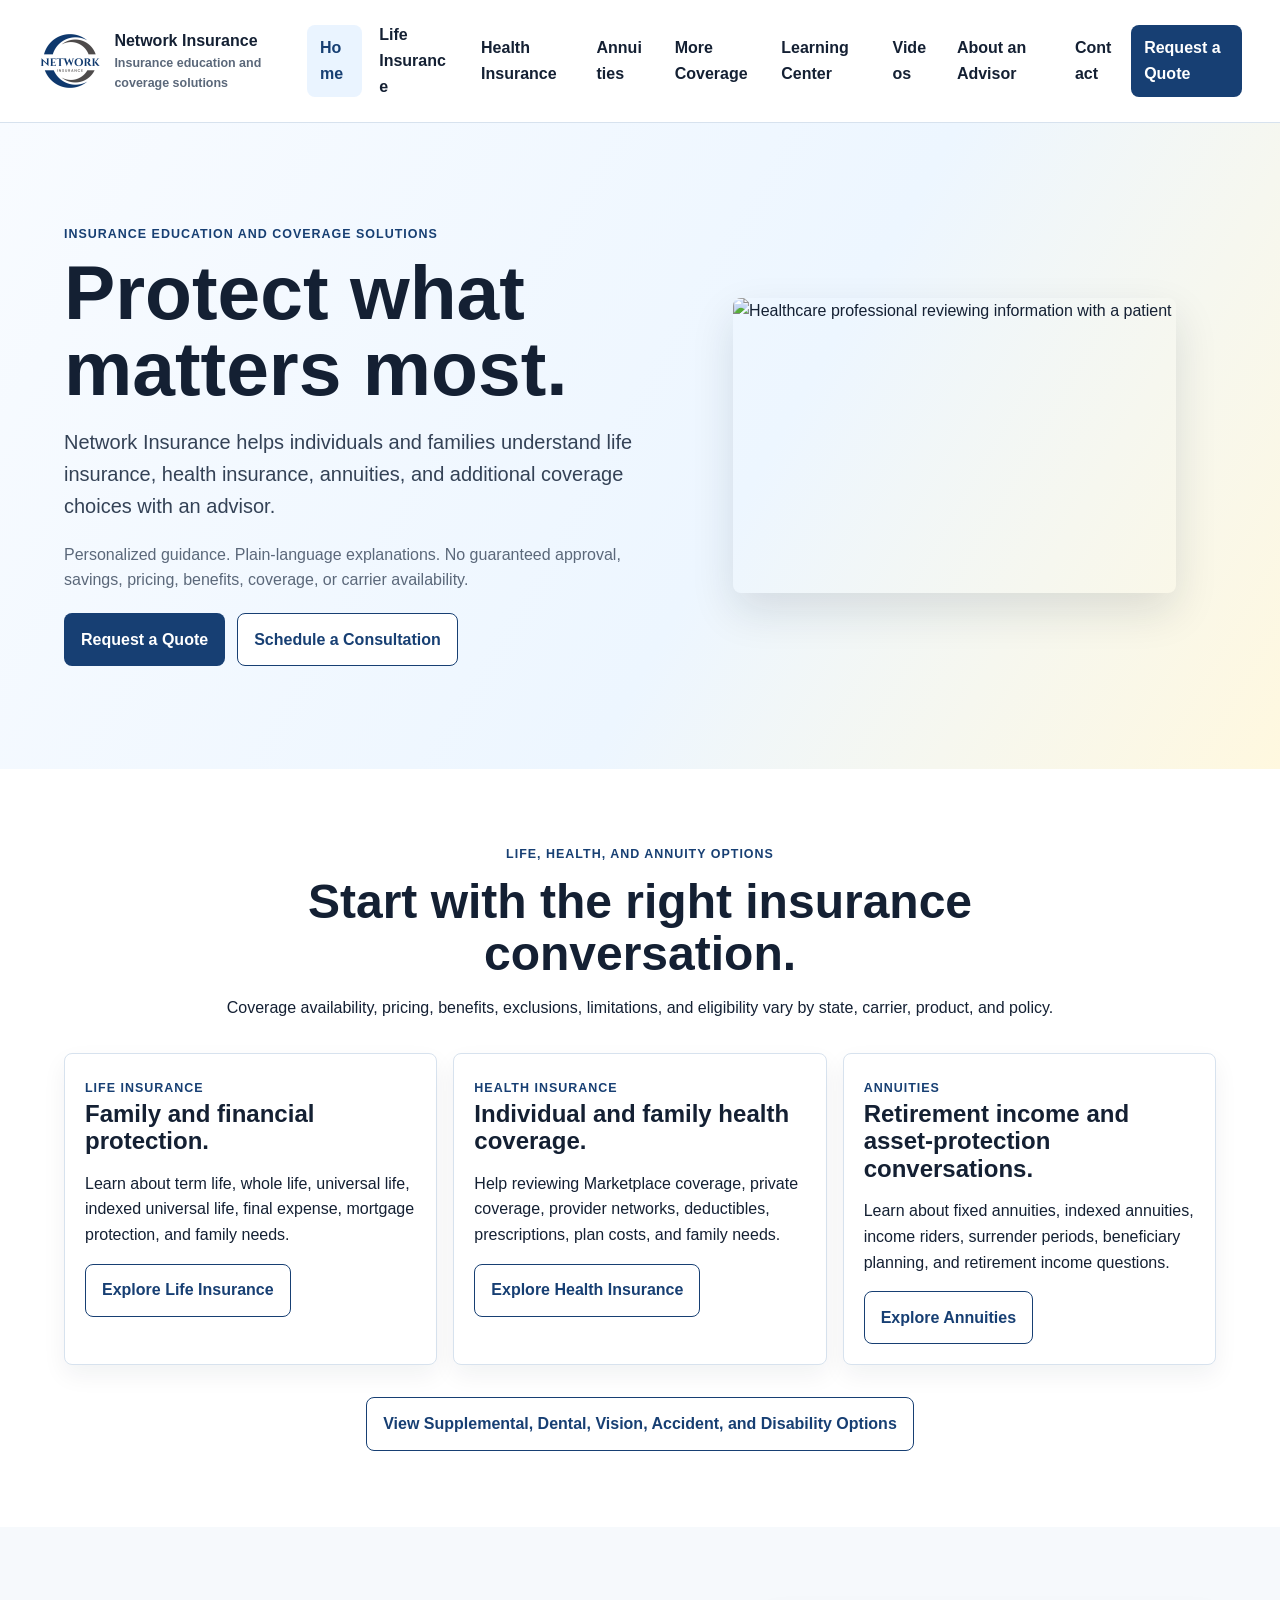
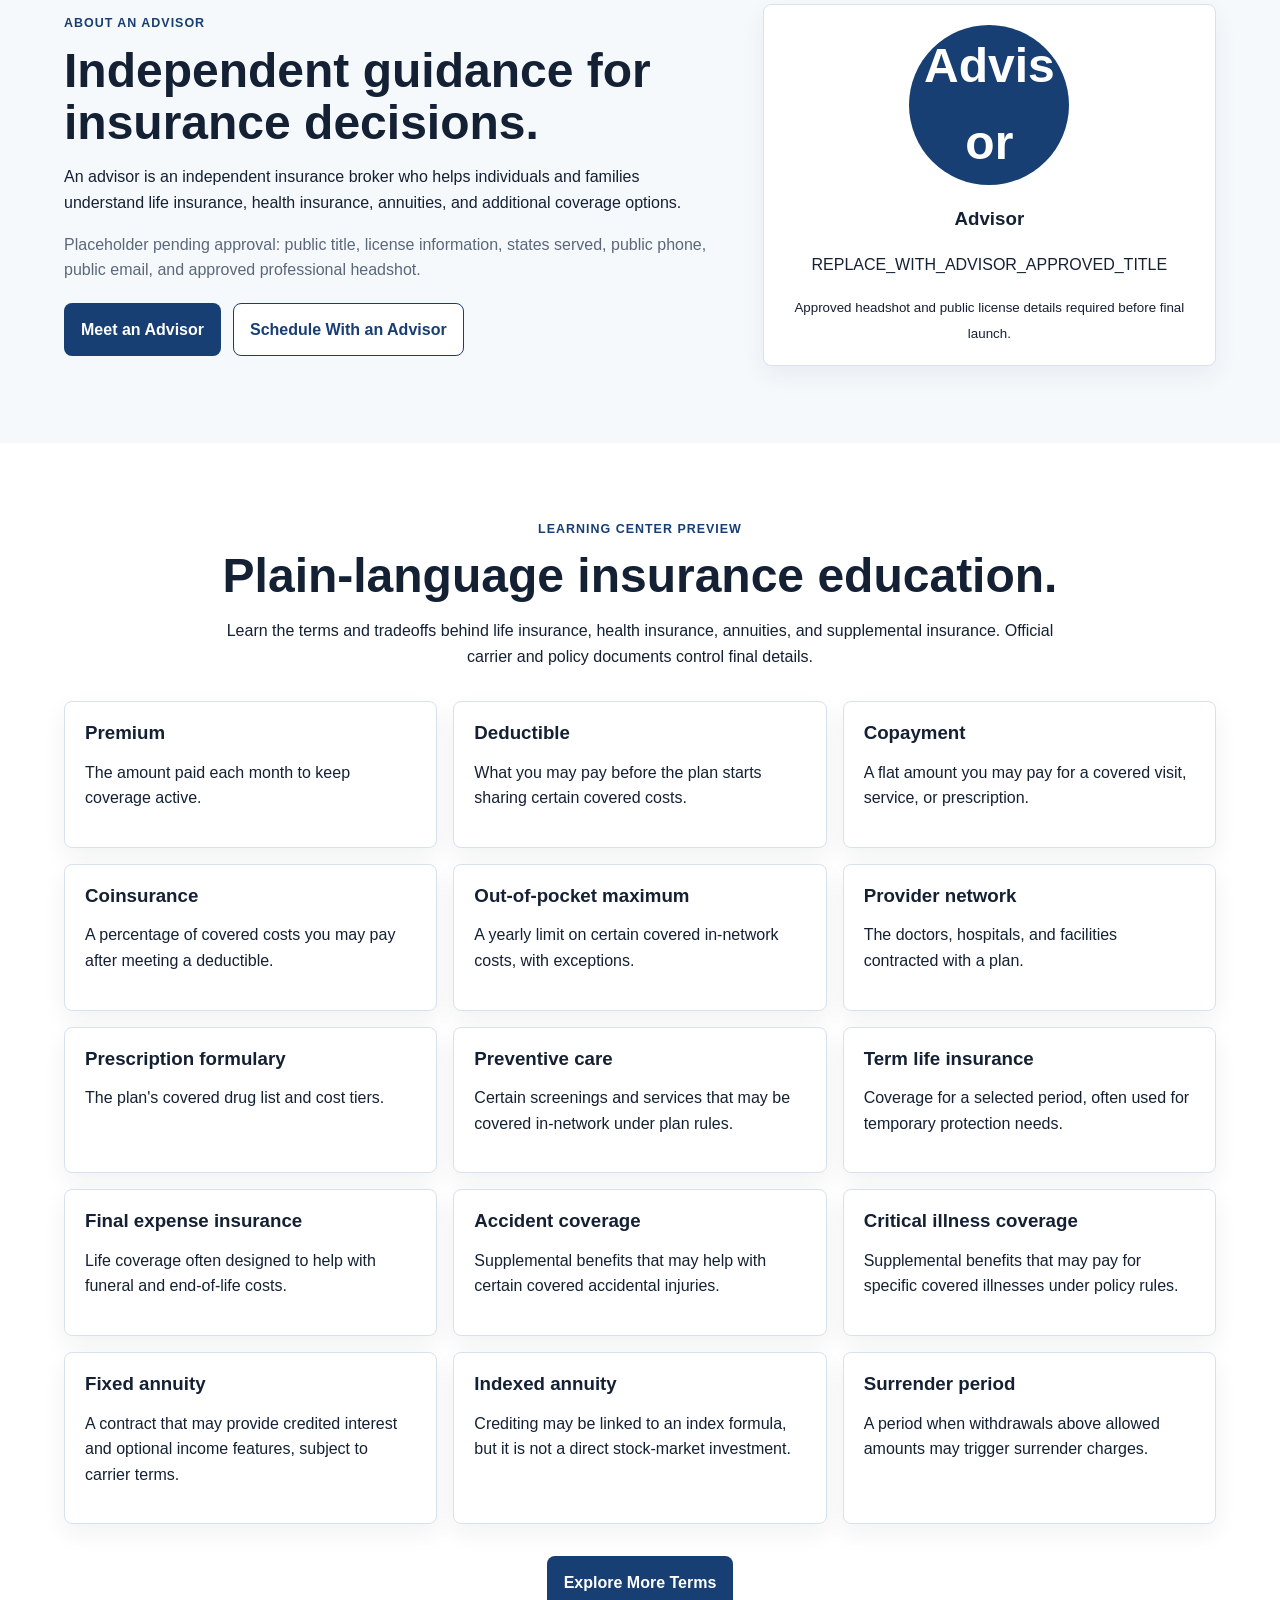
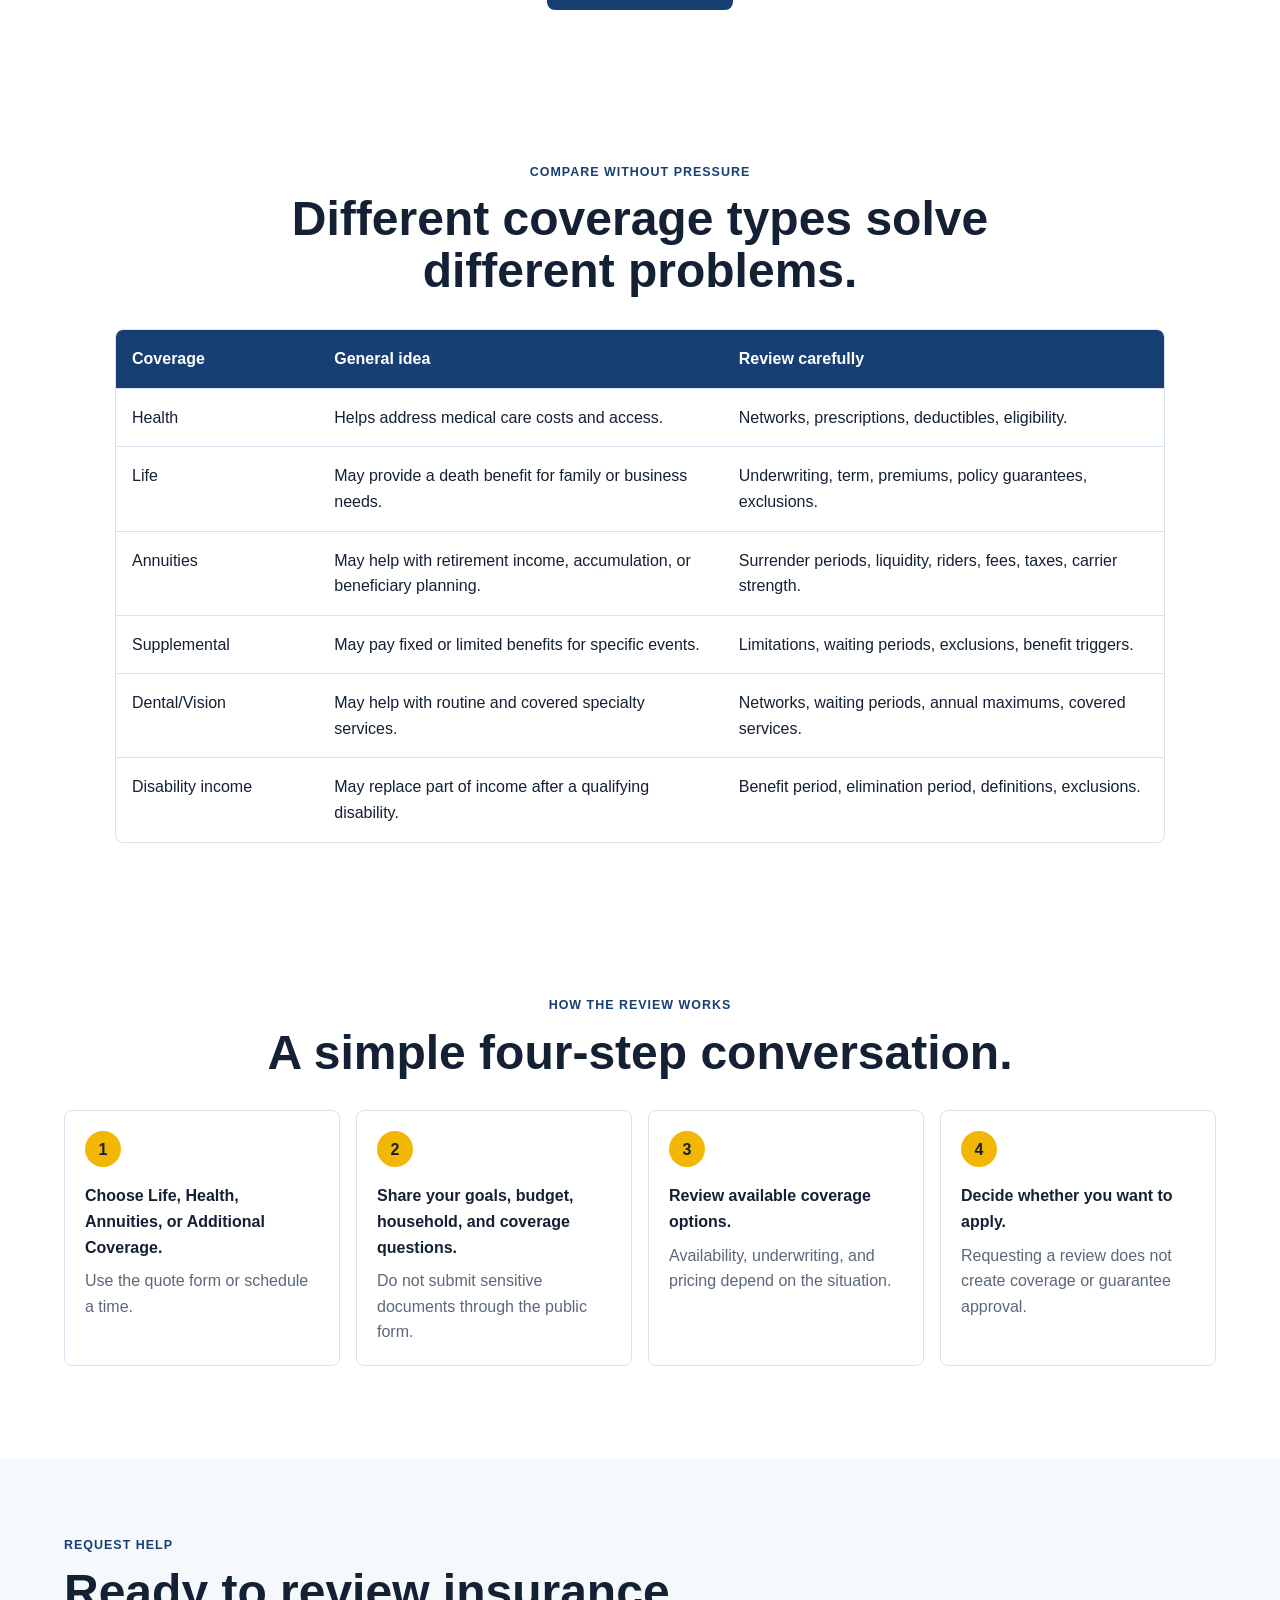
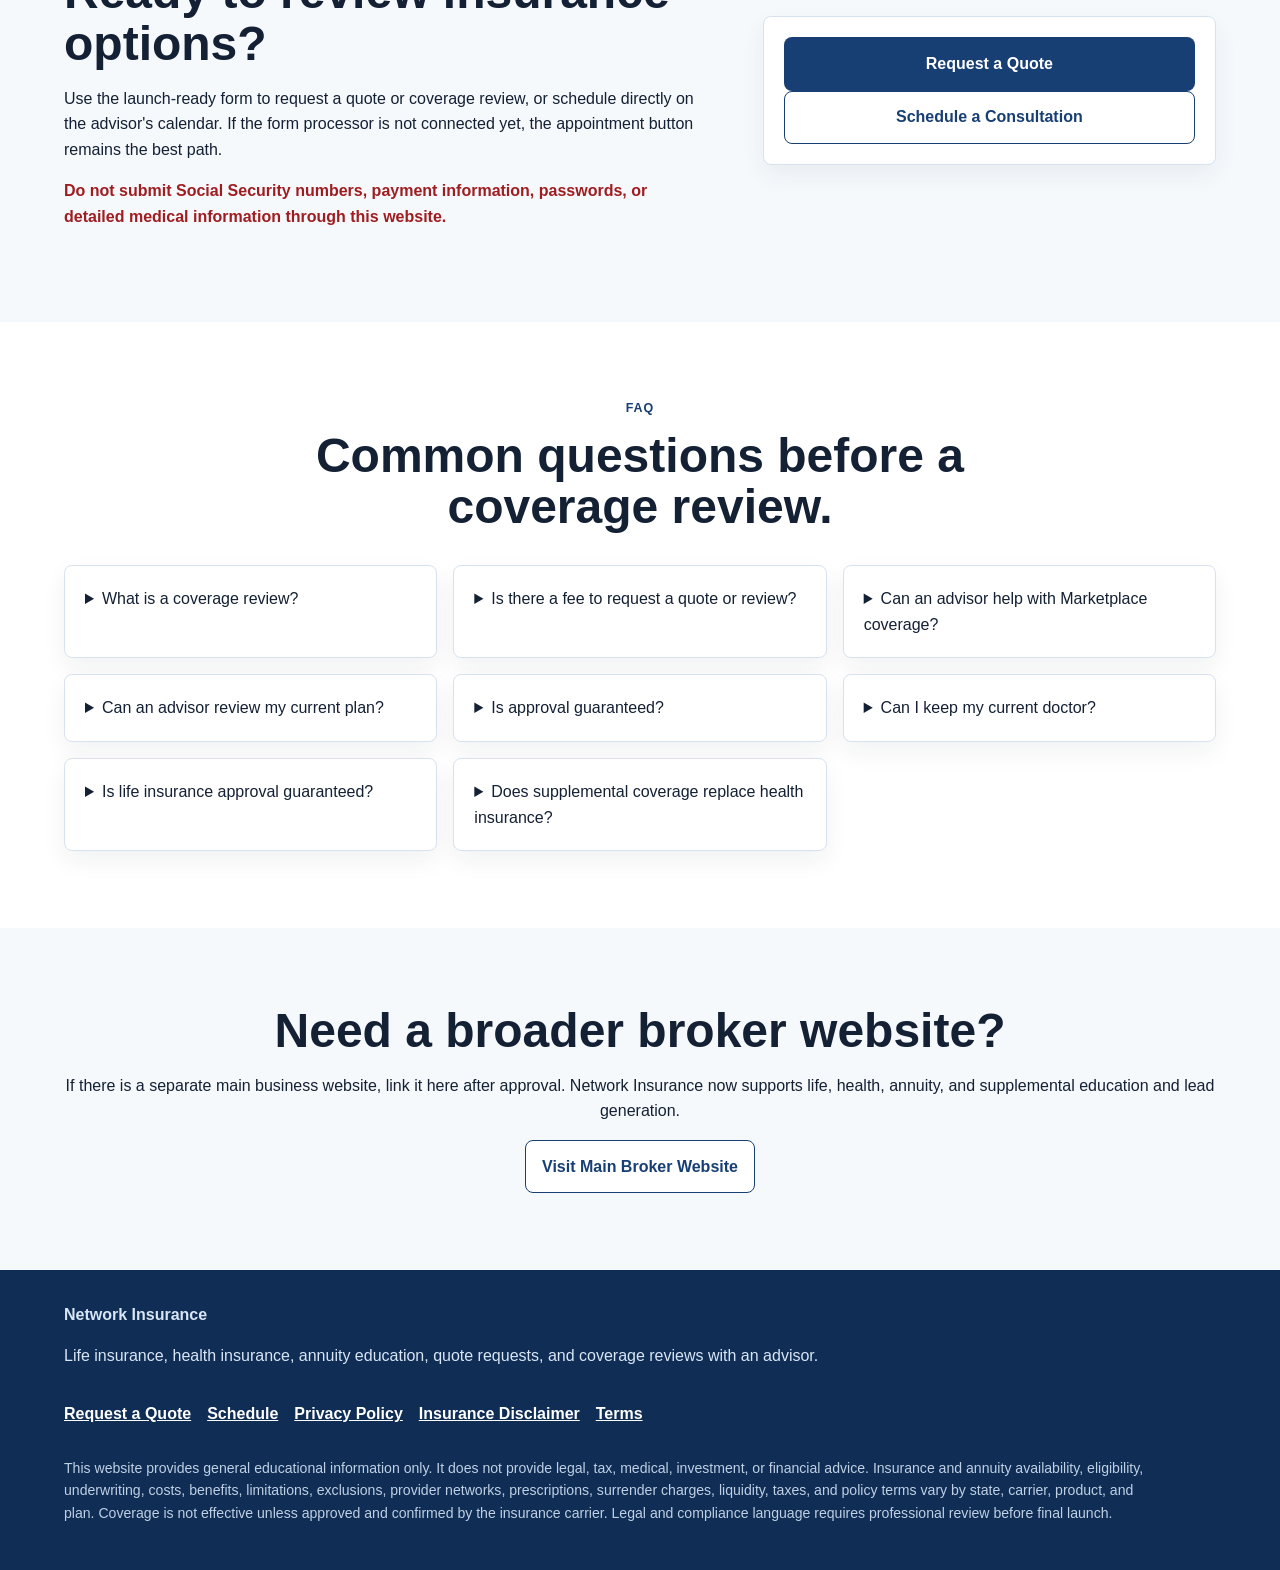
==== index.html @ 1f3cb89b "Use logo and advisor-only public copy" ====
<!doctype html>
<html lang="en">
<head>
  <meta charset="utf-8">
  <meta name="viewport" content="width=device-width, initial-scale=1">
  <title>Network Insurance | Insurance Education and Coverage Solutions</title>
  <meta name="description" content="Plain-language insurance education and quote requests for life insurance, health insurance, annuities, and supplemental coverage with an advisor at Network Insurance.">
  <link rel="canonical" href="https://networkinsurance83-netizen.github.io/Network-Insurance/">
  <meta property="og:title" content="Network Insurance | Insurance Education and Coverage Solutions">
  <meta property="og:description" content="Understand life insurance, health insurance, annuities, and supplemental coverage options and request a quote or coverage review with an advisor.">
  <meta property="og:type" content="website">
  <meta property="og:url" content="https://networkinsurance83-netizen.github.io/Network-Insurance/">
  <meta property="og:image" content="https://networkinsurance83-netizen.github.io/Network-Insurance/assets/network-insurance-logo-web.png">
  <meta name="twitter:card" content="summary_large_image">
  <link rel="icon" href="assets/network-insurance-logo-web.png" type="image/png">
  <link rel="stylesheet" href="styles.css">
  <script type="application/ld+json">
  {
    "@context": "https://schema.org",
    "@type": "InsuranceAgency",
    "name": "Network Insurance",
    "url": "https://networkinsurance83-netizen.github.io/Network-Insurance/",
    "logo": "https://networkinsurance83-netizen.github.io/Network-Insurance/assets/network-insurance-logo-web.png",
    "telephone": "REPLACE_WITH_PUBLIC_PHONE",
    "email": "REPLACE_WITH_PUBLIC_EMAIL",
    "areaServed": "REPLACE_WITH_APPROVED_STATES_SERVED",
    "employee": {
      "@type": "Person",
      "name": "Advisor",
      "jobTitle": "REPLACE_WITH_ADVISOR_APPROVED_TITLE"
    }
  }
  </script>
</head>
<body>
  <a class="skip-link" href="#main">Skip to content</a>
  <header class="site-header">
    <a class="brand" href="index.html" aria-label="Network Insurance home">
      <img src="assets/network-insurance-logo-web.png" width="72" height="72" alt="">
      <span><strong>Network Insurance</strong><small>Insurance education and coverage solutions</small></span>
    </a>
    <button class="menu-toggle" type="button" aria-expanded="false" aria-controls="site-nav">Menu</button>
    <nav class="site-nav" id="site-nav" aria-label="Primary navigation">
      <a href="index.html" aria-current="page">Home</a>
      <a href="life-insurance.html">Life Insurance</a>
      <a href="health-insurance.html">Health Insurance</a>
      <a href="annuities.html">Annuities</a>
      <a href="supplemental-insurance.html">More Coverage</a>
      <a href="learn.html">Learning Center</a>
      <a href="videos.html">Videos</a>
      <a href="about.html">About an Advisor</a>
      <a href="contact.html">Contact</a>
      <a class="nav-cta" href="contact.html">Request a Quote</a>
    </nav>
  </header>

  <main id="main">
    <section class="hero">
      <div class="hero-content">
        <p class="eyebrow">Insurance education and coverage solutions</p>
        <h1>Protect what matters most.</h1>
        <p class="hero-copy">Network Insurance helps individuals and families understand life insurance, health insurance, annuities, and additional coverage choices with an advisor.</p>
        <p class="trust-note">Personalized guidance. Plain-language explanations. No guaranteed approval, savings, pricing, benefits, coverage, or carrier availability.</p>
        <div class="button-row">
          <a class="button primary" href="contact.html">Request a Quote</a>
          <a class="button secondary" href="https://calendar.app.google/1ixxjwaF9GHC75rNA" target="_blank" rel="noopener noreferrer">Schedule a Consultation</a>
        </div>
      </div>
      <figure class="hero-media">
        <img src="https://images.unsplash.com/photo-1576091160550-2173dba999ef?auto=format&fit=crop&w=1200&q=75" width="1200" height="800" alt="Healthcare professional reviewing information with a patient">
      </figure>
    </section>

    <section class="section" aria-label="Coverage selection">
      <div class="section-heading">
        <p class="eyebrow">Life, health, and annuity options</p>
        <h2>Start with the right insurance conversation.</h2>
        <p>Coverage availability, pricing, benefits, exclusions, limitations, and eligibility vary by state, carrier, product, and policy.</p>
      </div>
      <div class="intro-grid">
      <article>
        <span class="card-kicker">Life Insurance</span>
        <h2>Family and financial protection.</h2>
        <p>Learn about term life, whole life, universal life, indexed universal life, final expense, mortgage protection, and family needs.</p>
        <a class="button secondary" href="life-insurance.html">Explore Life Insurance</a>
      </article>
      <article>
        <span class="card-kicker">Health Insurance</span>
        <h2>Individual and family health coverage.</h2>
        <p>Help reviewing Marketplace coverage, private coverage, provider networks, deductibles, prescriptions, plan costs, and family needs.</p>
        <a class="button secondary" href="health-insurance.html">Explore Health Insurance</a>
      </article>
      <article>
        <span class="card-kicker">Annuities</span>
        <h2>Retirement income and asset-protection conversations.</h2>
        <p>Learn about fixed annuities, indexed annuities, income riders, surrender periods, beneficiary planning, and retirement income questions.</p>
        <a class="button secondary" href="annuities.html">Explore Annuities</a>
      </article>
      </div>
      <div class="center-cta">
        <a class="button secondary" href="supplemental-insurance.html">View Supplemental, Dental, Vision, Accident, and Disability Options</a>
      </div>
    </section>

    <section class="section split about-preview" id="about-brad">
      <div>
        <p class="eyebrow">About an Advisor</p>
        <h2>Independent guidance for insurance decisions.</h2>
        <p>An advisor is an independent insurance broker who helps individuals and families understand life insurance, health insurance, annuities, and additional coverage options.</p>
        <p class="placeholder-note">Placeholder pending approval: public title, license information, states served, public phone, public email, and approved professional headshot.</p>
        <div class="button-row">
          <a class="button primary" href="about.html">Meet an Advisor</a>
          <a class="button secondary" href="https://calendar.app.google/1ixxjwaF9GHC75rNA" target="_blank" rel="noopener noreferrer">Schedule With an Advisor</a>
        </div>
      </div>
      <div class="profile-card" aria-label="Advisor profile placeholder">
        <div class="headshot-placeholder">Advisor</div>
        <h3>Advisor</h3>
        <p>REPLACE_WITH_ADVISOR_APPROVED_TITLE</p>
        <small>Approved headshot and public license details required before final launch.</small>
      </div>
    </section>

    <section class="section" id="learn">
      <div class="section-heading">
        <p class="eyebrow">Learning center preview</p>
        <h2>Plain-language insurance education.</h2>
        <p>Learn the terms and tradeoffs behind life insurance, health insurance, annuities, and supplemental insurance. Official carrier and policy documents control final details.</p>
      </div>
      <div class="term-grid">
        <article><h3>Premium</h3><p>The amount paid each month to keep coverage active.</p></article>
        <article><h3>Deductible</h3><p>What you may pay before the plan starts sharing certain covered costs.</p></article>
        <article><h3>Copayment</h3><p>A flat amount you may pay for a covered visit, service, or prescription.</p></article>
        <article><h3>Coinsurance</h3><p>A percentage of covered costs you may pay after meeting a deductible.</p></article>
        <article><h3>Out-of-pocket maximum</h3><p>A yearly limit on certain covered in-network costs, with exceptions.</p></article>
        <article><h3>Provider network</h3><p>The doctors, hospitals, and facilities contracted with a plan.</p></article>
        <article><h3>Prescription formulary</h3><p>The plan's covered drug list and cost tiers.</p></article>
        <article><h3>Preventive care</h3><p>Certain screenings and services that may be covered in-network under plan rules.</p></article>
        <article><h3>Term life insurance</h3><p>Coverage for a selected period, often used for temporary protection needs.</p></article>
        <article><h3>Final expense insurance</h3><p>Life coverage often designed to help with funeral and end-of-life costs.</p></article>
        <article><h3>Accident coverage</h3><p>Supplemental benefits that may help with certain covered accidental injuries.</p></article>
        <article><h3>Critical illness coverage</h3><p>Supplemental benefits that may pay for specific covered illnesses under policy rules.</p></article>
        <article><h3>Fixed annuity</h3><p>A contract that may provide credited interest and optional income features, subject to carrier terms.</p></article>
        <article><h3>Indexed annuity</h3><p>Crediting may be linked to an index formula, but it is not a direct stock-market investment.</p></article>
        <article><h3>Surrender period</h3><p>A period when withdrawals above allowed amounts may trigger surrender charges.</p></article>
      </div>
      <div class="center-cta">
        <a class="button primary" href="learn.html">Explore More Terms</a>
      </div>
    </section>

    <section class="section comparison">
      <div class="section-heading">
        <p class="eyebrow">Compare without pressure</p>
        <h2>Different coverage types solve different problems.</h2>
      </div>
      <div class="comparison-table" role="table" aria-label="General coverage comparison">
        <div role="row" class="table-head"><span>Coverage</span><span>General idea</span><span>Review carefully</span></div>
        <div role="row"><span>Health</span><span>Helps address medical care costs and access.</span><span>Networks, prescriptions, deductibles, eligibility.</span></div>
        <div role="row"><span>Life</span><span>May provide a death benefit for family or business needs.</span><span>Underwriting, term, premiums, policy guarantees, exclusions.</span></div>
        <div role="row"><span>Annuities</span><span>May help with retirement income, accumulation, or beneficiary planning.</span><span>Surrender periods, liquidity, riders, fees, taxes, carrier strength.</span></div>
        <div role="row"><span>Supplemental</span><span>May pay fixed or limited benefits for specific events.</span><span>Limitations, waiting periods, exclusions, benefit triggers.</span></div>
        <div role="row"><span>Dental/Vision</span><span>May help with routine and covered specialty services.</span><span>Networks, waiting periods, annual maximums, covered services.</span></div>
        <div role="row"><span>Disability income</span><span>May replace part of income after a qualifying disability.</span><span>Benefit period, elimination period, definitions, exclusions.</span></div>
      </div>
    </section>

    <section class="section process">
      <div class="section-heading">
        <p class="eyebrow">How the review works</p>
        <h2>A simple four-step conversation.</h2>
      </div>
      <ol class="process-list">
        <li><strong>Choose Life, Health, Annuities, or Additional Coverage.</strong><span>Use the quote form or schedule a time.</span></li>
        <li><strong>Share your goals, budget, household, and coverage questions.</strong><span>Do not submit sensitive documents through the public form.</span></li>
        <li><strong>Review available coverage options.</strong><span>Availability, underwriting, and pricing depend on the situation.</span></li>
        <li><strong>Decide whether you want to apply.</strong><span>Requesting a review does not create coverage or guarantee approval.</span></li>
      </ol>
    </section>

    <section class="section split review-panel">
      <div>
        <p class="eyebrow">Request help</p>
        <h2>Ready to review insurance options?</h2>
        <p>Use the launch-ready form to request a quote or coverage review, or schedule directly on the advisor's calendar. If the form processor is not connected yet, the appointment button remains the best path.</p>
        <p class="warning">Do not submit Social Security numbers, payment information, passwords, or detailed medical information through this website.</p>
      </div>
      <div class="cta-card">
        <a class="button primary full" href="contact.html">Request a Quote</a>
        <a class="button secondary full" href="https://calendar.app.google/1ixxjwaF9GHC75rNA" target="_blank" rel="noopener noreferrer">Schedule a Consultation</a>
      </div>
    </section>

    <section class="section faq" id="faq">
      <div class="section-heading">
        <p class="eyebrow">FAQ</p>
        <h2>Common questions before a coverage review.</h2>
      </div>
      <div class="faq-grid">
        <details><summary>What is a coverage review?</summary><p>A plain-language conversation about your goals, household, budget, current coverage, and available insurance pathways.</p></details>
        <details><summary>Is there a fee to request a quote or review?</summary><p>REPLACE_WITH_APPROVED_FEE_LANGUAGE. Do not rely on this placeholder until the advisor approves the final wording.</p></details>
        <details><summary>Can an advisor help with Marketplace coverage?</summary><p>An advisor can help review Marketplace questions when appropriate. Eligibility and financial assistance depend on official rules and household information.</p></details>
        <details><summary>Can an advisor review my current plan?</summary><p>Yes, you can ask questions about costs, networks, prescriptions, and plan structure. Official documents control the final plan details.</p></details>
        <details><summary>Is approval guaranteed?</summary><p>No. A review does not guarantee approval, eligibility, savings, coverage, or provider access.</p></details>
        <details><summary>Can I keep my current doctor?</summary><p>Provider networks vary and can change. Always verify with the plan, provider, and official plan documents.</p></details>
        <details><summary>Is life insurance approval guaranteed?</summary><p>No. Life insurance pricing and approval can depend on underwriting, age, health questions, product type, carrier rules, and other factors.</p></details>
        <details><summary>Does supplemental coverage replace health insurance?</summary><p>Usually no. Supplemental products may help with specific costs or events, but they are not comprehensive major medical coverage unless specifically designed and approved as such.</p></details>
      </div>
    </section>

    <section class="section broker-link">
      <h2>Need a broader broker website?</h2>
      <p>If there is a separate main business website, link it here after approval. Network Insurance now supports life, health, annuity, and supplemental education and lead generation.</p>
      <a class="button secondary" href="REPLACE_WITH_ADVISOR_MAIN_WEBSITE_URL">Visit Main Broker Website</a>
    </section>
  </main>

  <footer class="site-footer">
    <div>
      <strong>Network Insurance</strong>
      <p>Life insurance, health insurance, annuity education, quote requests, and coverage reviews with an advisor.</p>
    </div>
    <nav aria-label="Footer navigation">
      <a href="contact.html">Request a Quote</a>
      <a href="https://calendar.app.google/1ixxjwaF9GHC75rNA" target="_blank" rel="noopener noreferrer">Schedule</a>
      <a href="privacy-policy.html">Privacy Policy</a>
      <a href="insurance-disclaimer.html">Insurance Disclaimer</a>
      <a href="terms.html">Terms</a>
    </nav>
    <p class="fine-print">This website provides general educational information only. It does not provide legal, tax, medical, investment, or financial advice. Insurance and annuity availability, eligibility, underwriting, costs, benefits, limitations, exclusions, provider networks, prescriptions, surrender charges, liquidity, taxes, and policy terms vary by state, carrier, product, and plan. Coverage is not effective unless approved and confirmed by the insurance carrier. Legal and compliance language requires professional review before final launch.</p>
  </footer>
  <script src="script.js" defer></script>
</body>
</html>
---- styles.css ----
:root {
  --ink: #142033;
  --muted: #5b687a;
  --brand: #173f73;
  --brand-dark: #0f2d55;
  --gold: #f2b705;
  --sky: #eaf4ff;
  --line: #d7e2ee;
  --panel: #ffffff;
  --soft: #f6f9fc;
  --danger: #9f1d20;
  --success: #136f4b;
  --shadow: 0 18px 44px rgba(20, 32, 51, 0.12);
}

* {
  box-sizing: border-box;
}

html {
  scroll-behavior: smooth;
}

body {
  margin: 0;
  color: var(--ink);
  background: #fff;
  font-family: Arial, Helvetica, sans-serif;
  line-height: 1.6;
  overflow-wrap: anywhere;
}

img {
  display: block;
  max-width: 100%;
  height: auto;
}

a {
  color: var(--brand);
}

a:hover {
  color: var(--brand-dark);
}

:focus-visible {
  outline: 3px solid var(--gold);
  outline-offset: 3px;
}

.skip-link {
  position: absolute;
  left: 1rem;
  top: -4rem;
  z-index: 20;
  background: var(--brand);
  color: #fff;
  padding: 0.75rem 1rem;
}

.skip-link:focus {
  top: 1rem;
}

.site-header {
  position: sticky;
  top: 0;
  z-index: 10;
  display: flex;
  align-items: center;
  justify-content: space-between;
  gap: 1rem;
  min-height: 82px;
  padding: 0.75rem clamp(1rem, 3vw, 3rem);
  background: rgba(255, 255, 255, 0.96);
  border-bottom: 1px solid var(--line);
  backdrop-filter: blur(10px);
}

.brand {
  display: inline-flex;
  align-items: center;
  gap: 0.75rem;
  color: var(--ink);
  text-decoration: none;
}

.brand img {
  width: 64px;
  height: 64px;
  object-fit: contain;
}

.brand strong,
.brand small {
  display: block;
}

.brand small {
  color: var(--muted);
  font-weight: 700;
  font-size: 0.78rem;
}

.site-nav {
  display: flex;
  align-items: center;
  gap: 0.25rem;
}

.site-nav a {
  min-height: 44px;
  display: inline-flex;
  align-items: center;
  padding: 0.65rem 0.8rem;
  border-radius: 8px;
  color: var(--ink);
  font-weight: 700;
  text-decoration: none;
}

.site-nav a:hover,
.site-nav a[aria-current="page"] {
  background: var(--sky);
  color: var(--brand);
}

.site-nav .nav-cta {
  background: var(--brand);
  color: #fff;
}

.site-nav .nav-cta:hover {
  background: var(--brand-dark);
  color: #fff;
}

.menu-toggle {
  display: none;
  min-height: 44px;
  padding: 0.55rem 0.8rem;
  border: 1px solid var(--line);
  border-radius: 8px;
  background: #fff;
  color: var(--ink);
  font-weight: 800;
}

.hero {
  display: grid;
  grid-template-columns: minmax(0, 1.05fr) minmax(280px, 0.95fr);
  align-items: center;
  gap: clamp(1.5rem, 4vw, 4rem);
  padding: clamp(3rem, 8vw, 7rem) clamp(1rem, 5vw, 5rem);
  background: linear-gradient(120deg, #f8fbff, #edf6ff 58%, #fff8df);
}

.hero > *,
.split > *,
.section > *,
.page-hero > *,
.intro-grid > *,
.term-grid > *,
.video-grid > *,
.faq-grid > *,
.resource-grid > *,
.placeholder-grid > *,
.process-list > * {
  min-width: 0;
}

.hero h1,
.page-hero h1 {
  max-width: 860px;
  margin: 0;
  font-size: clamp(2.35rem, 6vw, 4.9rem);
  line-height: 0.98;
  letter-spacing: 0;
}

.hero-copy {
  max-width: 720px;
  color: #344256;
  font-size: clamp(1.05rem, 2vw, 1.25rem);
}

.hero-media img {
  width: 100%;
  border-radius: 8px;
  box-shadow: var(--shadow);
  object-fit: cover;
}

.trust-note,
.placeholder-note,
.form-help,
.fine-print {
  color: var(--muted);
}

.eyebrow,
.card-kicker {
  margin: 0 0 0.65rem;
  color: var(--brand);
  font-size: 0.78rem;
  font-weight: 900;
  letter-spacing: 0.08em;
  text-transform: uppercase;
}

.button-row {
  display: flex;
  flex-wrap: wrap;
  gap: 0.75rem;
  margin-top: 1.25rem;
}

.button {
  min-height: 46px;
  display: inline-flex;
  align-items: center;
  justify-content: center;
  border-radius: 8px;
  padding: 0.8rem 1rem;
  border: 1px solid transparent;
  font-weight: 850;
  text-align: center;
  text-decoration: none;
  cursor: pointer;
}

.button.primary {
  background: var(--brand);
  color: #fff;
}

.button.primary:hover {
  background: var(--brand-dark);
  color: #fff;
}

.button.secondary {
  background: #fff;
  border-color: var(--brand);
  color: var(--brand);
}

.button.dark {
  background: var(--ink);
  color: #fff;
}

.button.full {
  width: 100%;
}

.button:disabled {
  opacity: 0.58;
  cursor: not-allowed;
}

.section,
.page-hero {
  padding: clamp(2.5rem, 6vw, 5rem) clamp(1rem, 5vw, 5rem);
}

.page-hero {
  background: var(--soft);
  border-bottom: 1px solid var(--line);
}

.page-hero p {
  max-width: 760px;
  color: #344256;
  font-size: 1.1rem;
}

.section-heading {
  max-width: 860px;
  margin: 0 auto 2rem;
  text-align: center;
}

.section-heading h2,
.split h2,
.broker-link h2 {
  margin: 0;
  font-size: clamp(1.85rem, 4vw, 3rem);
  line-height: 1.08;
  letter-spacing: 0;
}

.intro-grid,
.term-grid,
.video-grid,
.faq-grid,
.resource-grid,
.placeholder-grid {
  display: grid;
  grid-template-columns: repeat(3, minmax(0, 1fr));
  gap: 1rem;
}

.intro-grid article,
.term-grid article,
.video-card,
.resource-grid article,
.faq-grid details,
.profile-card,
.cta-card,
.legal-card,
.placeholder-grid article {
  background: var(--panel);
  border: 1px solid var(--line);
  border-radius: 8px;
  padding: 1.25rem;
  box-shadow: 0 10px 24px rgba(20, 32, 51, 0.06);
}

.intro-grid h2,
.term-grid h3,
.resource-grid h2,
.video-card h2,
.placeholder-grid h2 {
  margin: 0 0 0.5rem;
  line-height: 1.15;
}

.split {
  display: grid;
  grid-template-columns: minmax(0, 1fr) minmax(280px, 0.7fr);
  gap: clamp(1.5rem, 4vw, 4rem);
  align-items: center;
}

.about-preview,
.review-panel,
.broker-link {
  background: var(--soft);
}

.profile-card {
  text-align: center;
}

.headshot-placeholder {
  display: grid;
  place-items: center;
  width: 160px;
  height: 160px;
  margin: 0 auto 1rem;
  border-radius: 50%;
  background: var(--brand);
  color: #fff;
  font-size: 3rem;
  font-weight: 900;
}

.comparison-table {
  max-width: 1050px;
  margin: 0 auto;
  overflow: hidden;
  border: 1px solid var(--line);
  border-radius: 8px;
  background: #fff;
}

.comparison-table [role="row"] {
  display: grid;
  grid-template-columns: 0.55fr 1.1fr 1.2fr;
}

.comparison-table span {
  padding: 1rem;
  border-top: 1px solid var(--line);
}

.comparison-table .table-head span {
  border-top: 0;
  background: var(--brand);
  color: #fff;
  font-weight: 900;
}

.process-list {
  display: grid;
  grid-template-columns: repeat(4, minmax(0, 1fr));
  gap: 1rem;
  padding: 0;
  list-style: none;
}

.process-list li {
  counter-increment: step;
  padding: 1.25rem;
  border: 1px solid var(--line);
  border-radius: 8px;
  background: #fff;
}

.process-list li::before {
  content: counter(step);
  display: grid;
  place-items: center;
  width: 36px;
  height: 36px;
  margin-bottom: 1rem;
  border-radius: 50%;
  background: var(--gold);
  color: var(--ink);
  font-weight: 900;
}

.process-list span {
  display: block;
  margin-top: 0.5rem;
  color: var(--muted);
}

.warning,
.error-message {
  color: var(--danger);
  font-weight: 800;
}

.success-message {
  color: var(--success);
  font-weight: 800;
}

.center-cta {
  margin-top: 2rem;
  text-align: center;
}

.broker-link {
  text-align: center;
}

.lead-form {
  display: grid;
  grid-template-columns: repeat(2, minmax(0, 1fr));
  gap: 1rem;
}

.lead-form .full-span {
  grid-column: 1 / -1;
}

label {
  display: grid;
  gap: 0.35rem;
  font-weight: 800;
}

input,
select,
textarea {
  width: 100%;
  min-height: 46px;
  padding: 0.75rem;
  border: 1px solid #b8c6d8;
  border-radius: 8px;
  color: var(--ink);
  background: #fff;
  font: inherit;
}

textarea {
  min-height: 120px;
  resize: vertical;
}

fieldset {
  display: grid;
  grid-template-columns: repeat(2, minmax(0, 1fr));
  gap: 1rem;
  margin: 0;
  padding: 1rem;
  border: 1px solid var(--line);
  border-radius: 8px;
  background: var(--soft);
}

fieldset[hidden] {
  display: none;
}

legend {
  padding: 0 0.35rem;
  color: var(--brand);
  font-weight: 900;
}

.checkbox-label {
  display: flex;
  align-items: flex-start;
  gap: 0.75rem;
  font-weight: 700;
}

.checkbox-label input {
  width: 20px;
  min-height: 20px;
  margin-top: 0.2rem;
}

.hp-field {
  position: absolute;
  left: -100vw;
  width: 1px;
  height: 1px;
  overflow: hidden;
}

.form-status {
  min-height: 1.5rem;
}

.site-footer {
  display: grid;
  gap: 1rem;
  padding: 2rem clamp(1rem, 5vw, 5rem);
  color: #d9e6f5;
  background: var(--brand-dark);
}

.site-footer a {
  color: #fff;
  font-weight: 800;
}

.site-footer nav {
  display: flex;
  flex-wrap: wrap;
  gap: 1rem;
}

.site-footer .fine-print {
  max-width: 1100px;
  color: #bfd0e4;
  font-size: 0.88rem;
}

.video-placeholder {
  display: grid;
  place-items: center;
  min-height: 150px;
  margin-bottom: 1rem;
  border-radius: 8px;
  color: #fff;
  background: linear-gradient(135deg, var(--brand), #275c96);
  font-weight: 900;
}

.breadcrumb {
  margin-bottom: 1rem;
  font-size: 0.9rem;
}

@media (max-width: 980px) {
  .menu-toggle {
    display: inline-flex;
    align-items: center;
  }

  .site-nav {
    position: absolute;
    left: 0;
    right: 0;
    top: 82px;
    display: none;
    flex-direction: column;
    align-items: stretch;
    padding: 1rem;
    background: #fff;
    border-bottom: 1px solid var(--line);
  }

  .site-nav.is-open {
    display: flex;
  }

  .hero,
  .split {
    grid-template-columns: 1fr;
  }

  .intro-grid,
  .term-grid,
  .video-grid,
  .faq-grid,
  .resource-grid,
  .placeholder-grid,
  .process-list {
    grid-template-columns: repeat(2, minmax(0, 1fr));
  }
}

@media (max-width: 680px) {
  .site-header {
    min-height: 74px;
  }

  .site-nav {
    top: 74px;
  }

  .brand img {
    width: 52px;
    height: 52px;
  }

  .brand small {
    display: none;
  }

  .hero h1,
  .page-hero h1 {
    font-size: 2.35rem;
  }

  .intro-grid,
  .term-grid,
  .video-grid,
  .faq-grid,
  .resource-grid,
  .placeholder-grid,
  .process-list,
  fieldset,
  .lead-form {
    grid-template-columns: 1fr;
  }

  .comparison-table [role="row"] {
    grid-template-columns: 1fr;
  }

  .comparison-table .table-head {
    display: none;
  }

  .comparison-table span {
    border-top: 0;
    border-bottom: 1px solid var(--line);
  }

  .button-row {
    flex-direction: column;
  }
}

@media (prefers-reduced-motion: reduce) {
  html {
    scroll-behavior: auto;
  }

  *,
  *::before,
  *::after {
    transition: none !important;
    animation-duration: 0.001ms !important;
    animation-iteration-count: 1 !important;
  }
}
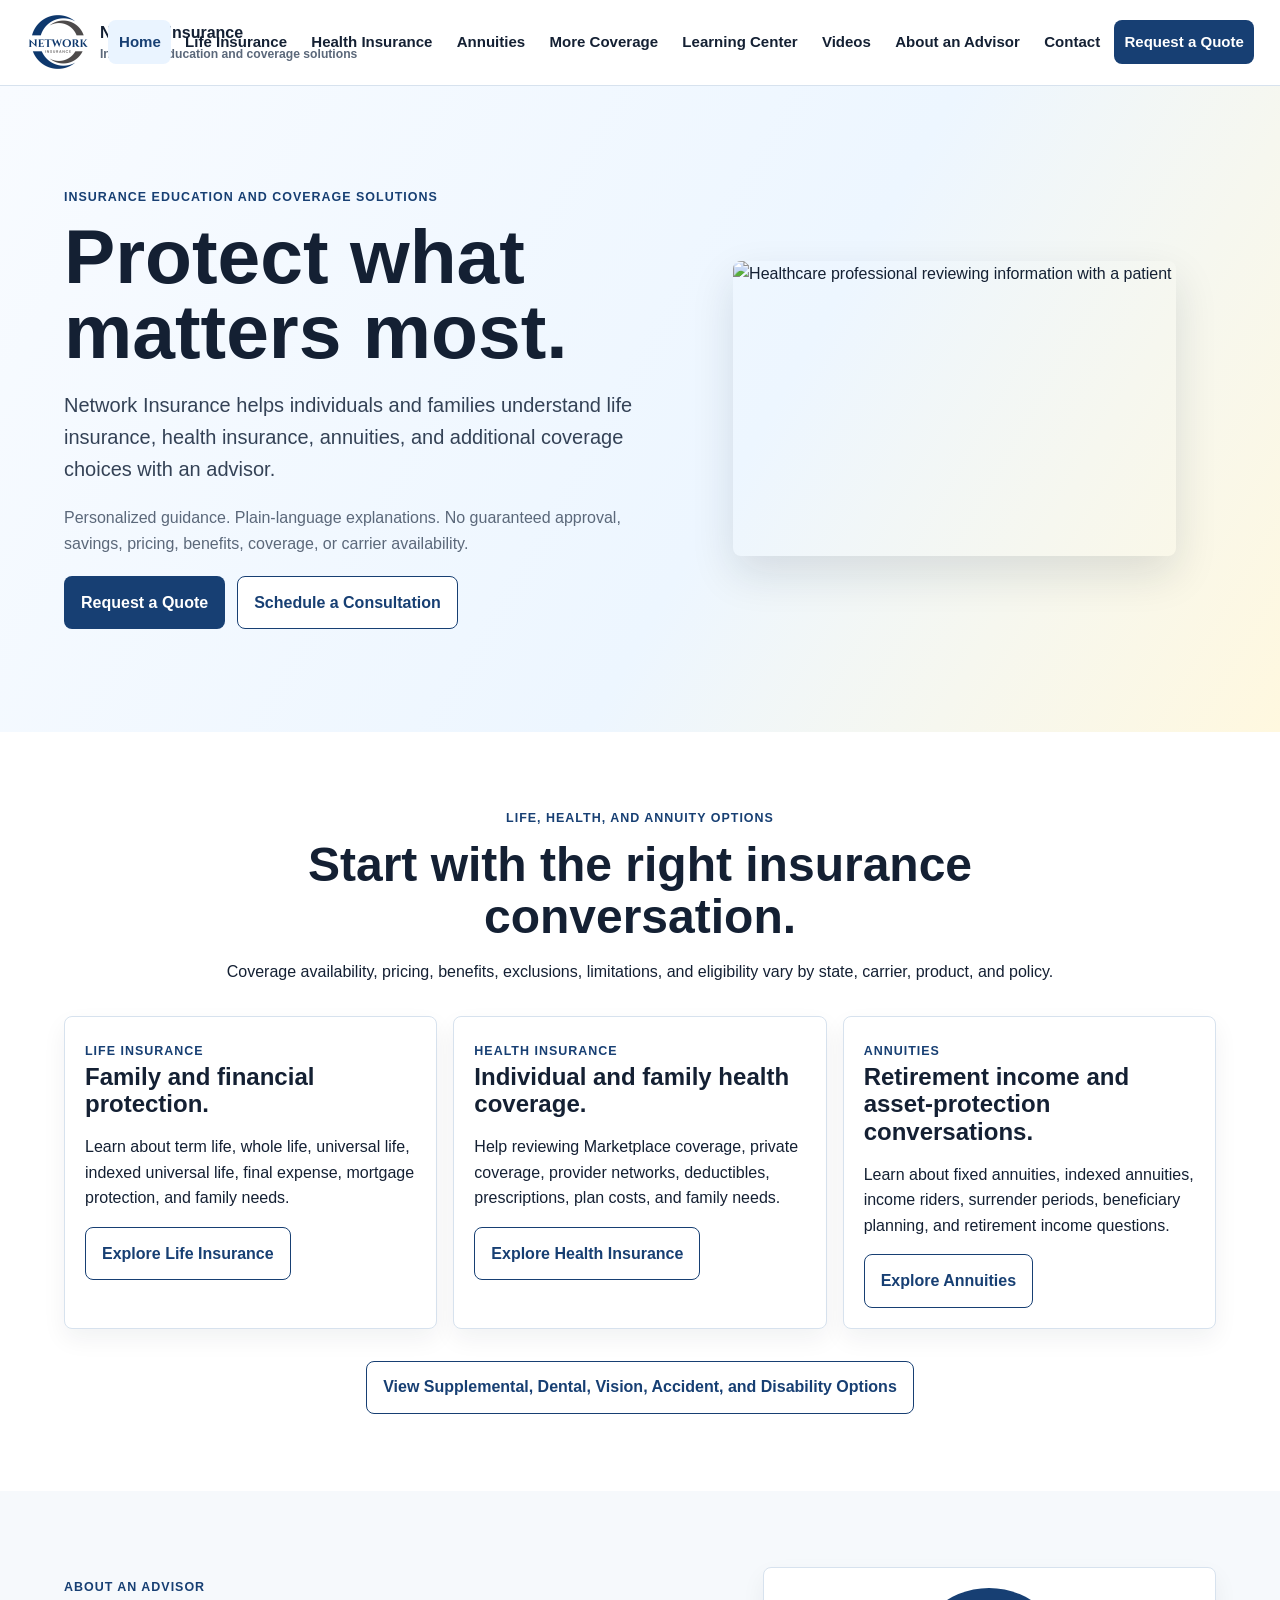
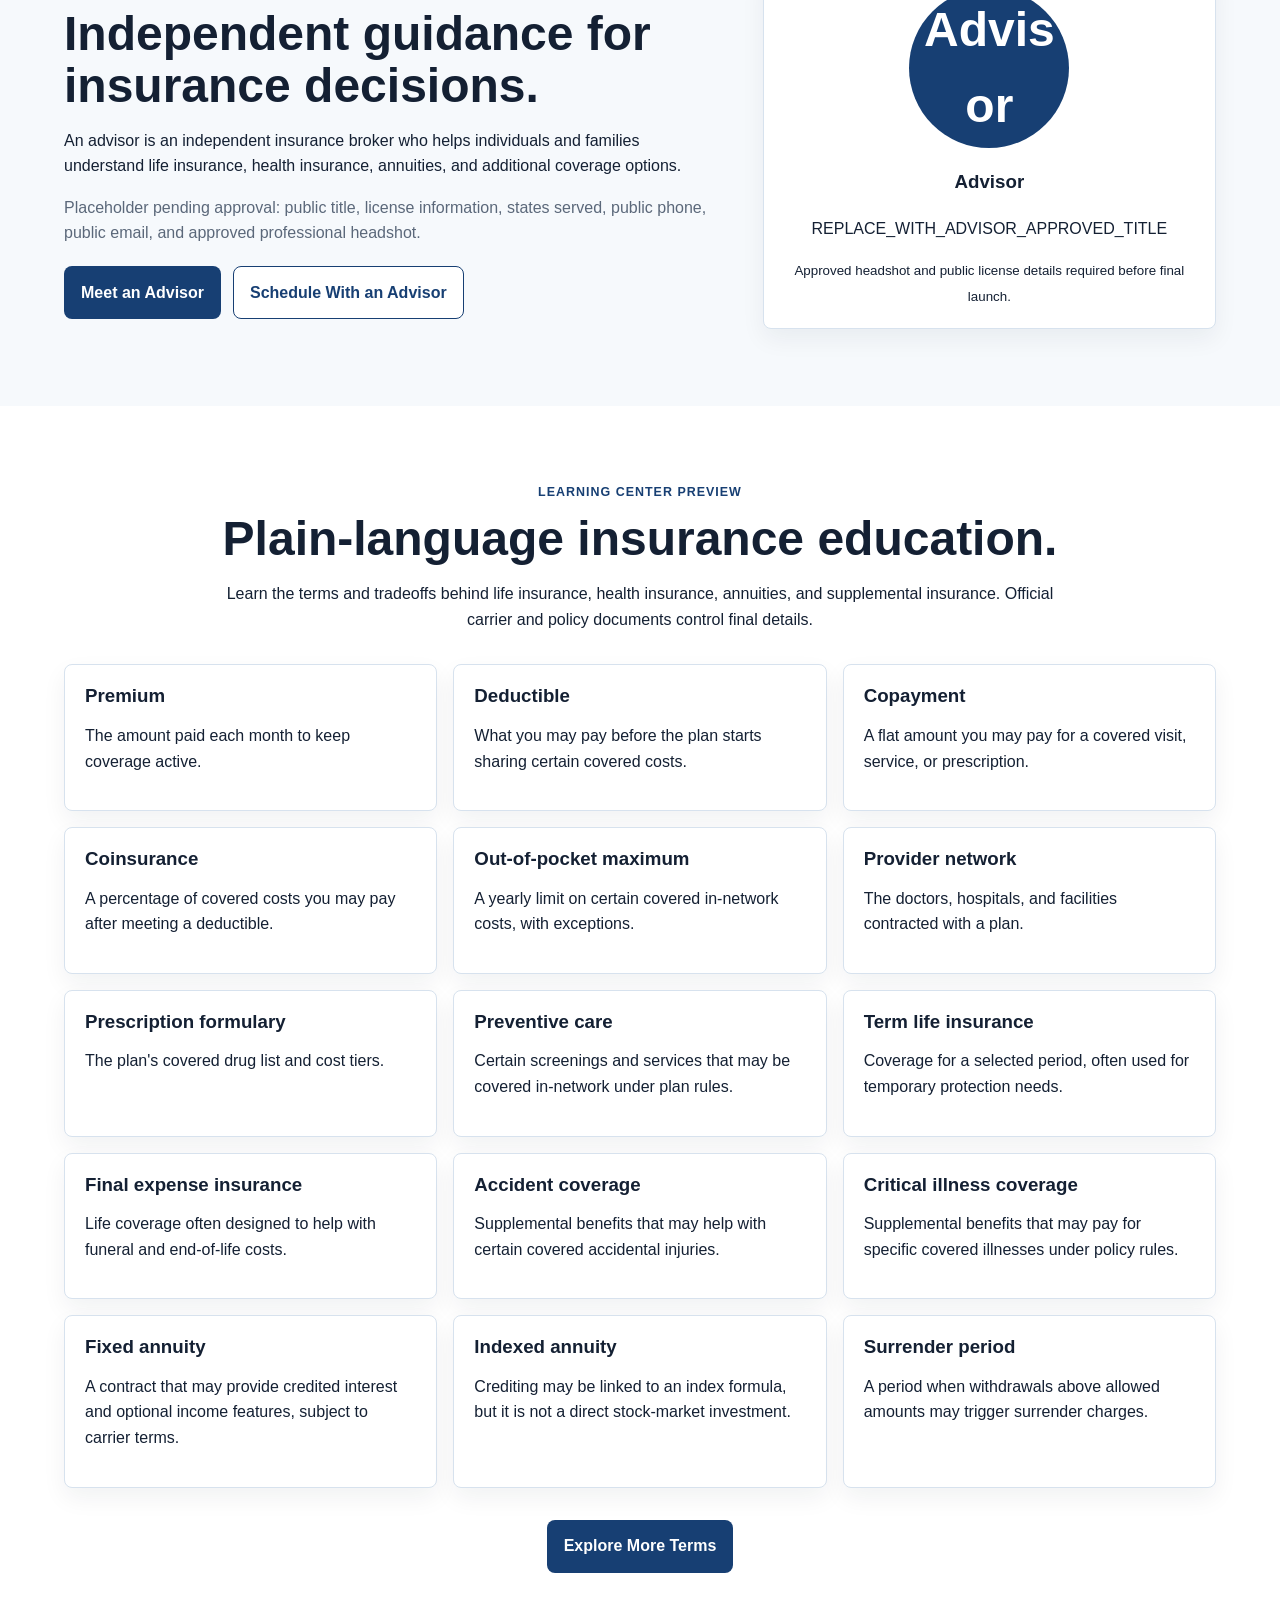
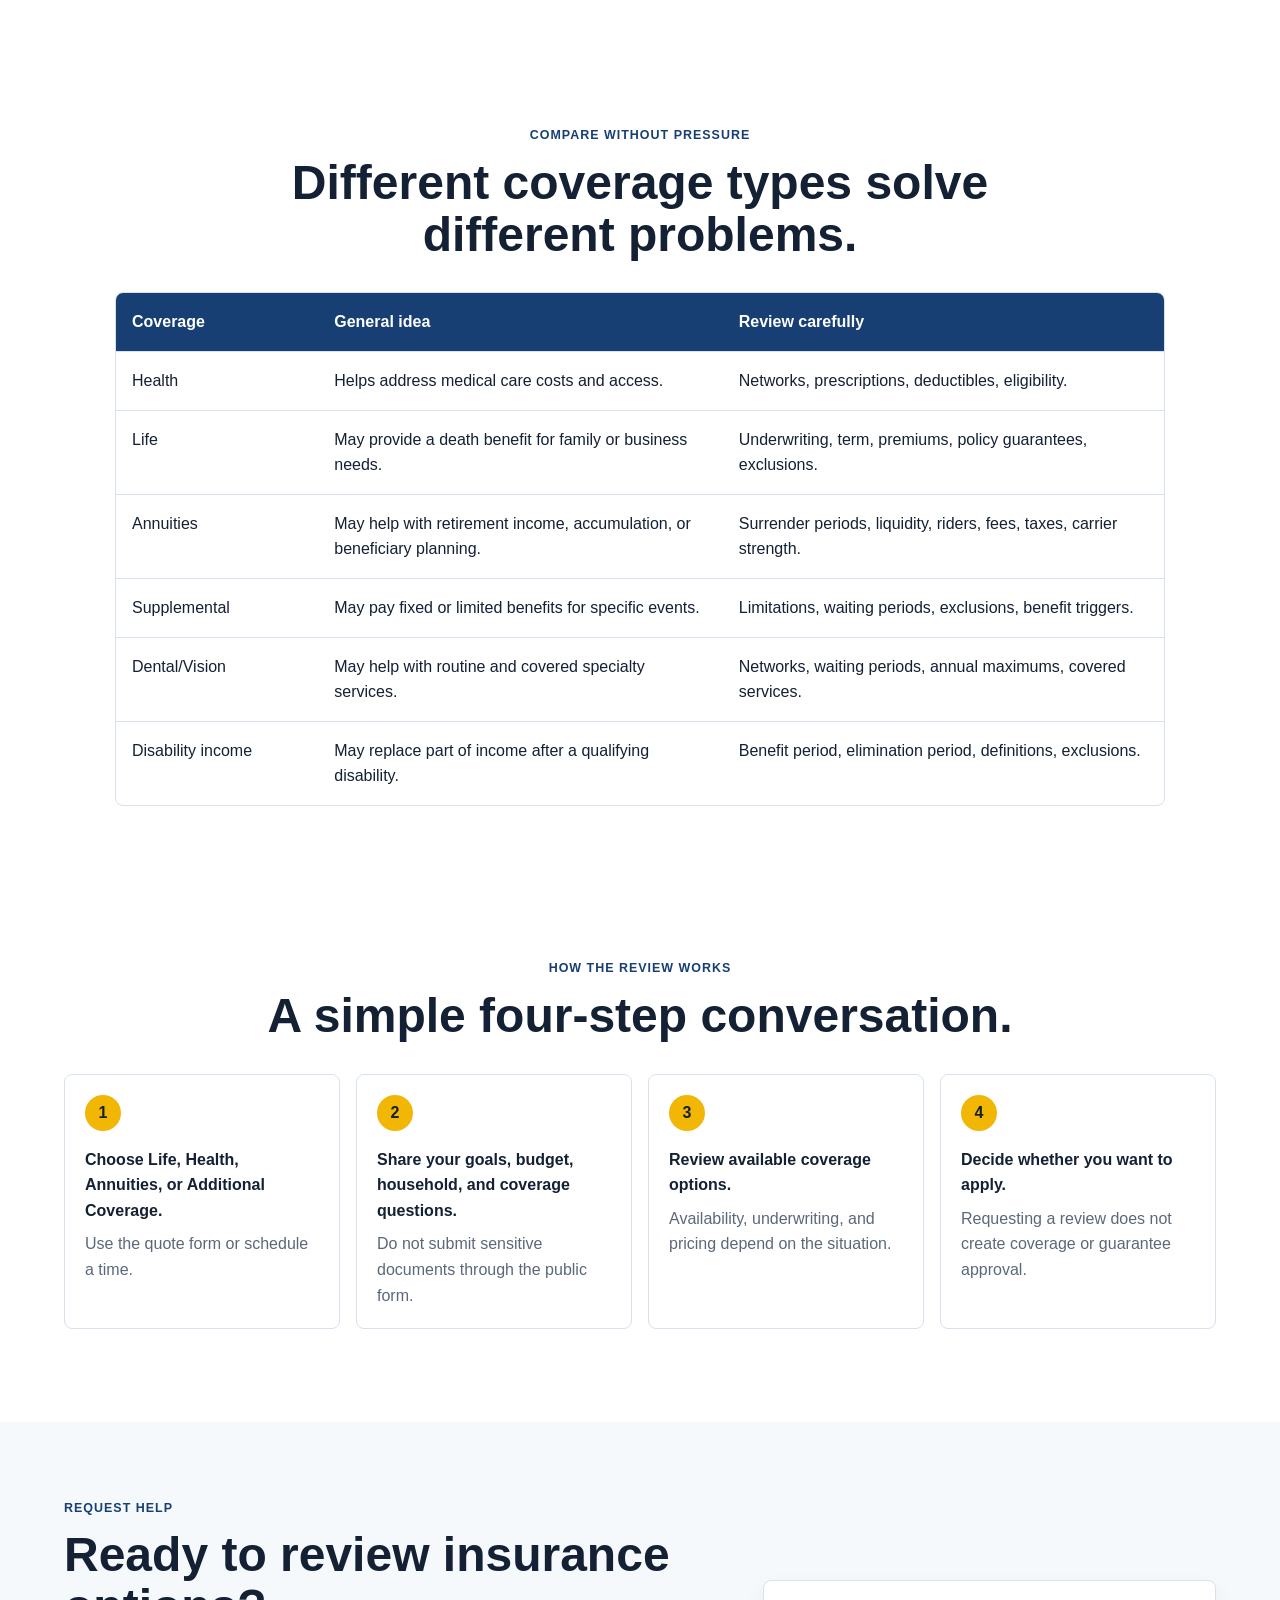
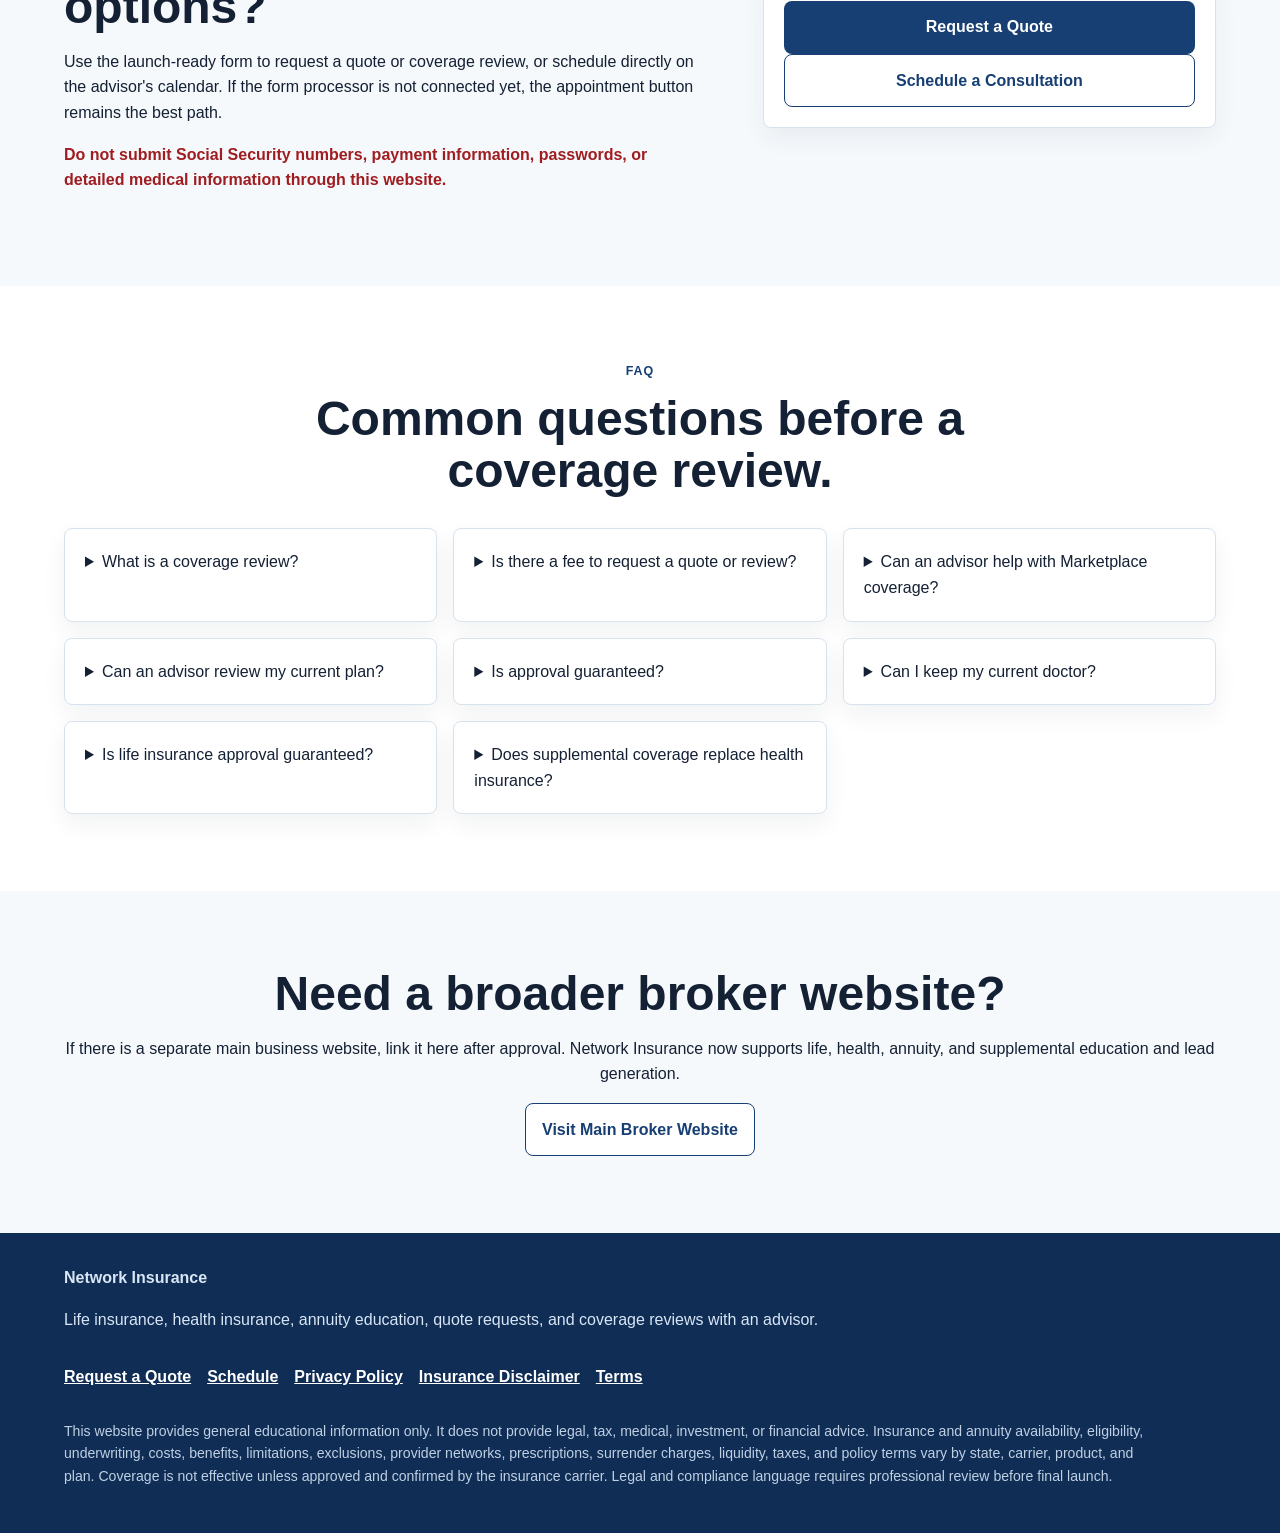
==== commit 35cdcb03: "Set networkinsurance.org as primary domain" ====
--- a/index.html
+++ b/index.html
@@ -5,12 +5,12 @@
   <meta name="viewport" content="width=device-width, initial-scale=1">
   <title>Network Insurance | Insurance Education and Coverage Solutions</title>
   <meta name="description" content="Plain-language insurance education and quote requests for life insurance, health insurance, annuities, and supplemental coverage with an advisor at Network Insurance.">
-  <link rel="canonical" href="https://networkinsurance83-netizen.github.io/Network-Insurance/">
+  <link rel="canonical" href="https://networkinsurance.org/">
   <meta property="og:title" content="Network Insurance | Insurance Education and Coverage Solutions">
   <meta property="og:description" content="Understand life insurance, health insurance, annuities, and supplemental coverage options and request a quote or coverage review with an advisor.">
   <meta property="og:type" content="website">
-  <meta property="og:url" content="https://networkinsurance83-netizen.github.io/Network-Insurance/">
-  <meta property="og:image" content="https://networkinsurance83-netizen.github.io/Network-Insurance/assets/network-insurance-logo-web.png">
+  <meta property="og:url" content="https://networkinsurance.org/">
+  <meta property="og:image" content="https://networkinsurance.org/assets/network-insurance-logo-web.png">
   <meta name="twitter:card" content="summary_large_image">
   <link rel="icon" href="assets/network-insurance-logo-web.png" type="image/png">
   <link rel="stylesheet" href="styles.css">
@@ -19,8 +19,8 @@
     "@context": "https://schema.org",
     "@type": "InsuranceAgency",
     "name": "Network Insurance",
-    "url": "https://networkinsurance83-netizen.github.io/Network-Insurance/",
-    "logo": "https://networkinsurance83-netizen.github.io/Network-Insurance/assets/network-insurance-logo-web.png",
+    "url": "https://networkinsurance.org/",
+    "logo": "https://networkinsurance.org/assets/network-insurance-logo-web.png",
     "telephone": "REPLACE_WITH_PUBLIC_PHONE",
     "email": "REPLACE_WITH_PUBLIC_EMAIL",
     "areaServed": "REPLACE_WITH_APPROVED_STATES_SERVED",
--- a/styles.css
+++ b/styles.css
@@ -70,18 +70,19 @@
   display: flex;
   align-items: center;
   justify-content: space-between;
-  gap: 1rem;
+  gap: clamp(0.65rem, 1.5vw, 1rem);
   min-height: 82px;
-  padding: 0.75rem clamp(1rem, 3vw, 3rem);
+  padding: 0.65rem clamp(0.85rem, 2vw, 2rem);
   background: rgba(255, 255, 255, 0.96);
   border-bottom: 1px solid var(--line);
   backdrop-filter: blur(10px);
 }
 
 .brand {
+  flex: 0 0 auto;
   display: inline-flex;
   align-items: center;
-  gap: 0.75rem;
+  gap: 0.65rem;
   color: var(--ink);
   text-decoration: none;
 }
@@ -100,24 +101,33 @@
 .brand small {
   color: var(--muted);
   font-weight: 700;
-  font-size: 0.78rem;
+  font-size: 0.76rem;
 }
 
 .site-nav {
+  flex: 1 1 auto;
   display: flex;
   align-items: center;
-  gap: 0.25rem;
+  justify-content: flex-end;
+  gap: 0.2rem;
+  min-width: 0;
 }
 
 .site-nav a {
+  flex: 0 0 auto;
   min-height: 44px;
   display: inline-flex;
   align-items: center;
-  padding: 0.65rem 0.8rem;
+  padding: 0.6rem 0.66rem;
   border-radius: 8px;
   color: var(--ink);
+  font-size: 0.94rem;
   font-weight: 700;
+  line-height: 1.2;
   text-decoration: none;
+  overflow-wrap: normal;
+  white-space: nowrap;
+  word-break: normal;
 }
 
 .site-nav a:hover,
@@ -559,7 +569,7 @@
   font-size: 0.9rem;
 }
 
-@media (max-width: 980px) {
+@media (max-width: 1180px) {
   .menu-toggle {
     display: inline-flex;
     align-items: center;
@@ -573,9 +583,15 @@
     display: none;
     flex-direction: column;
     align-items: stretch;
+    gap: 0.35rem;
     padding: 1rem;
     background: #fff;
     border-bottom: 1px solid var(--line);
+  }
+
+  .site-nav a {
+    justify-content: flex-start;
+    white-space: normal;
   }
 
   .site-nav.is-open {
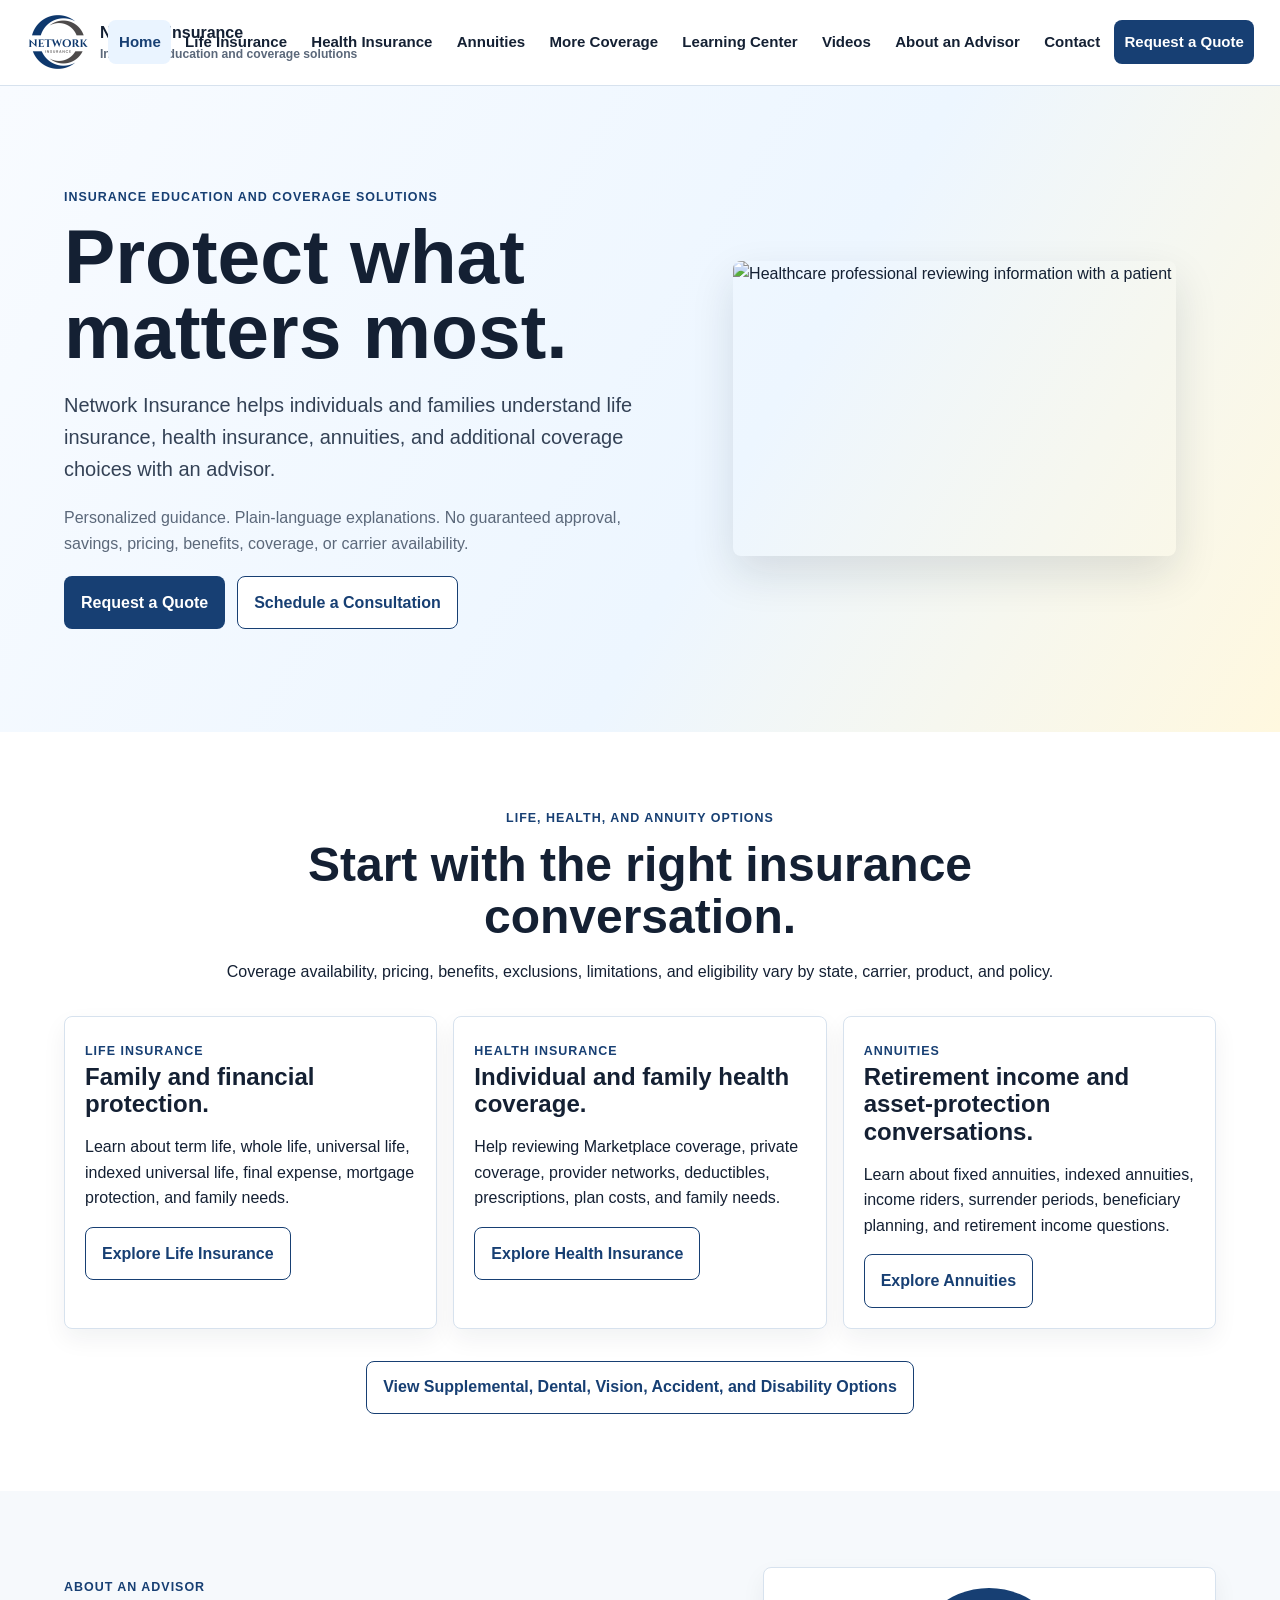
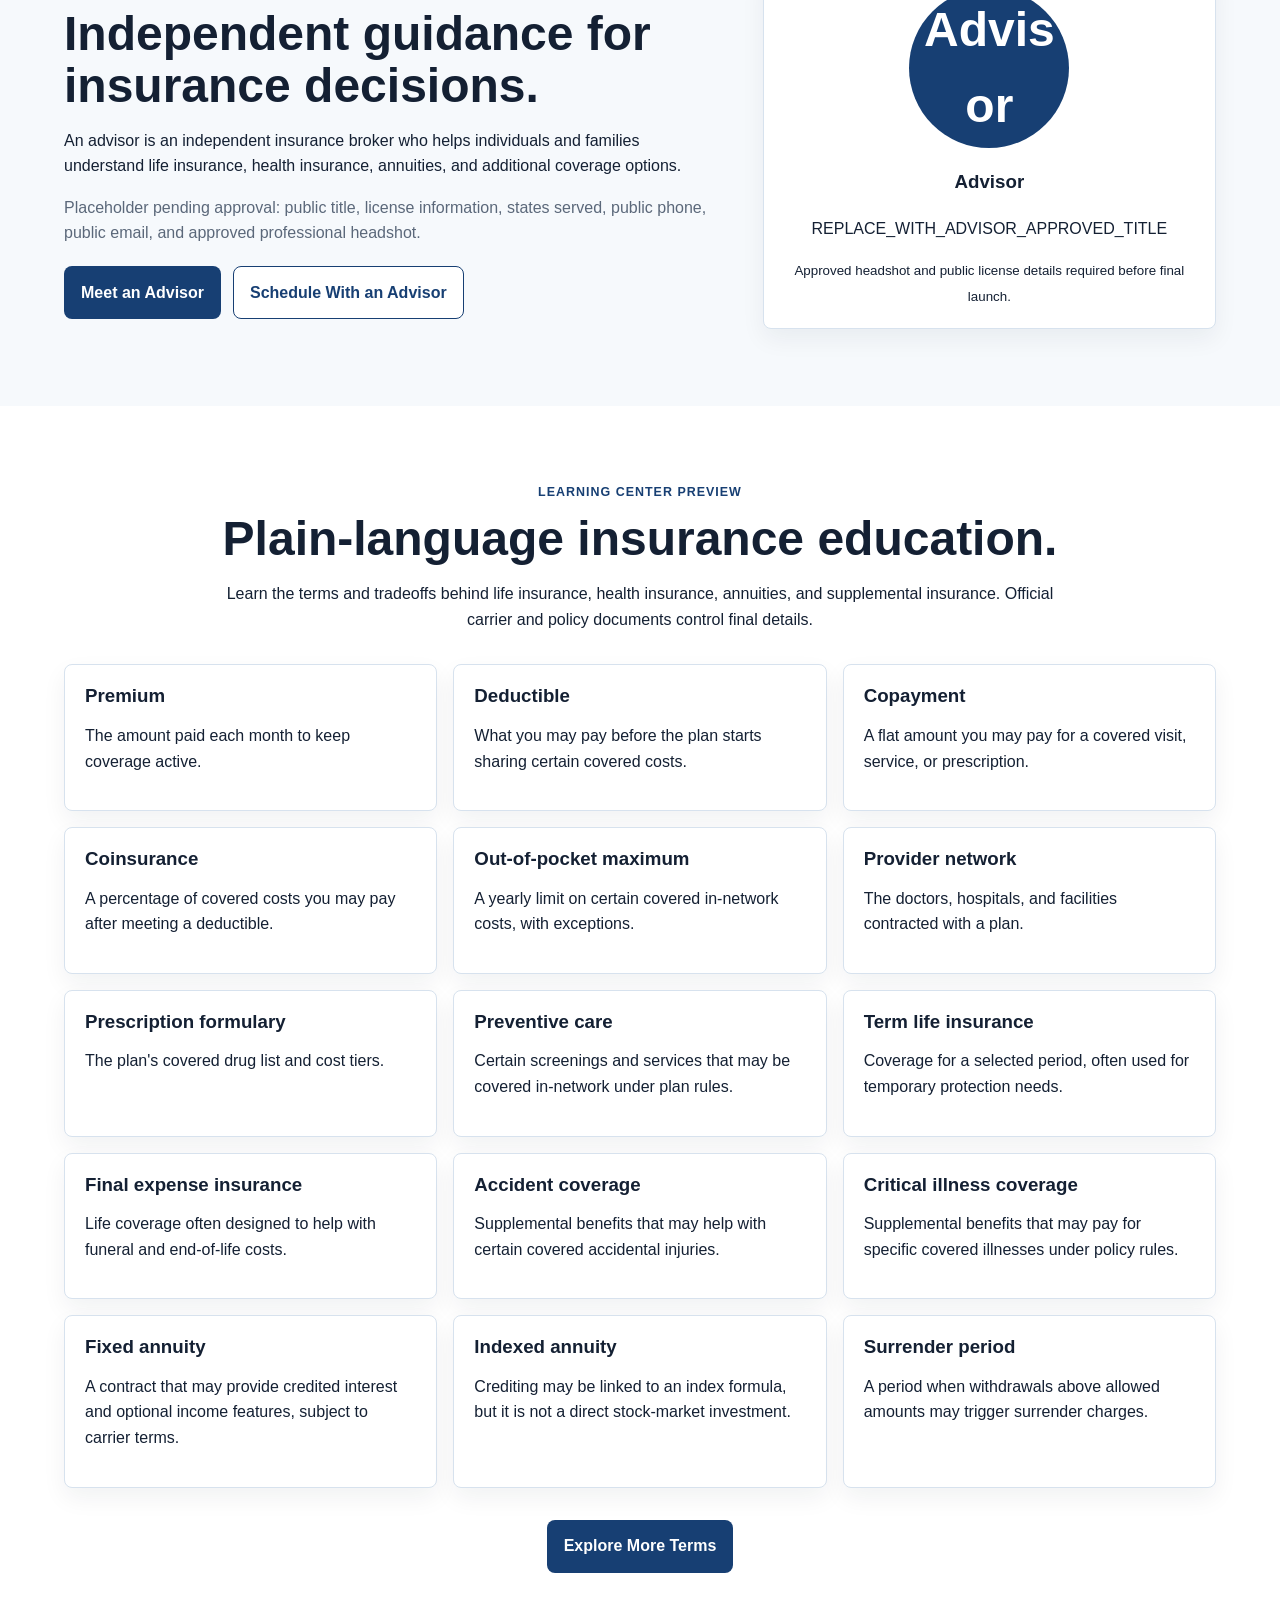
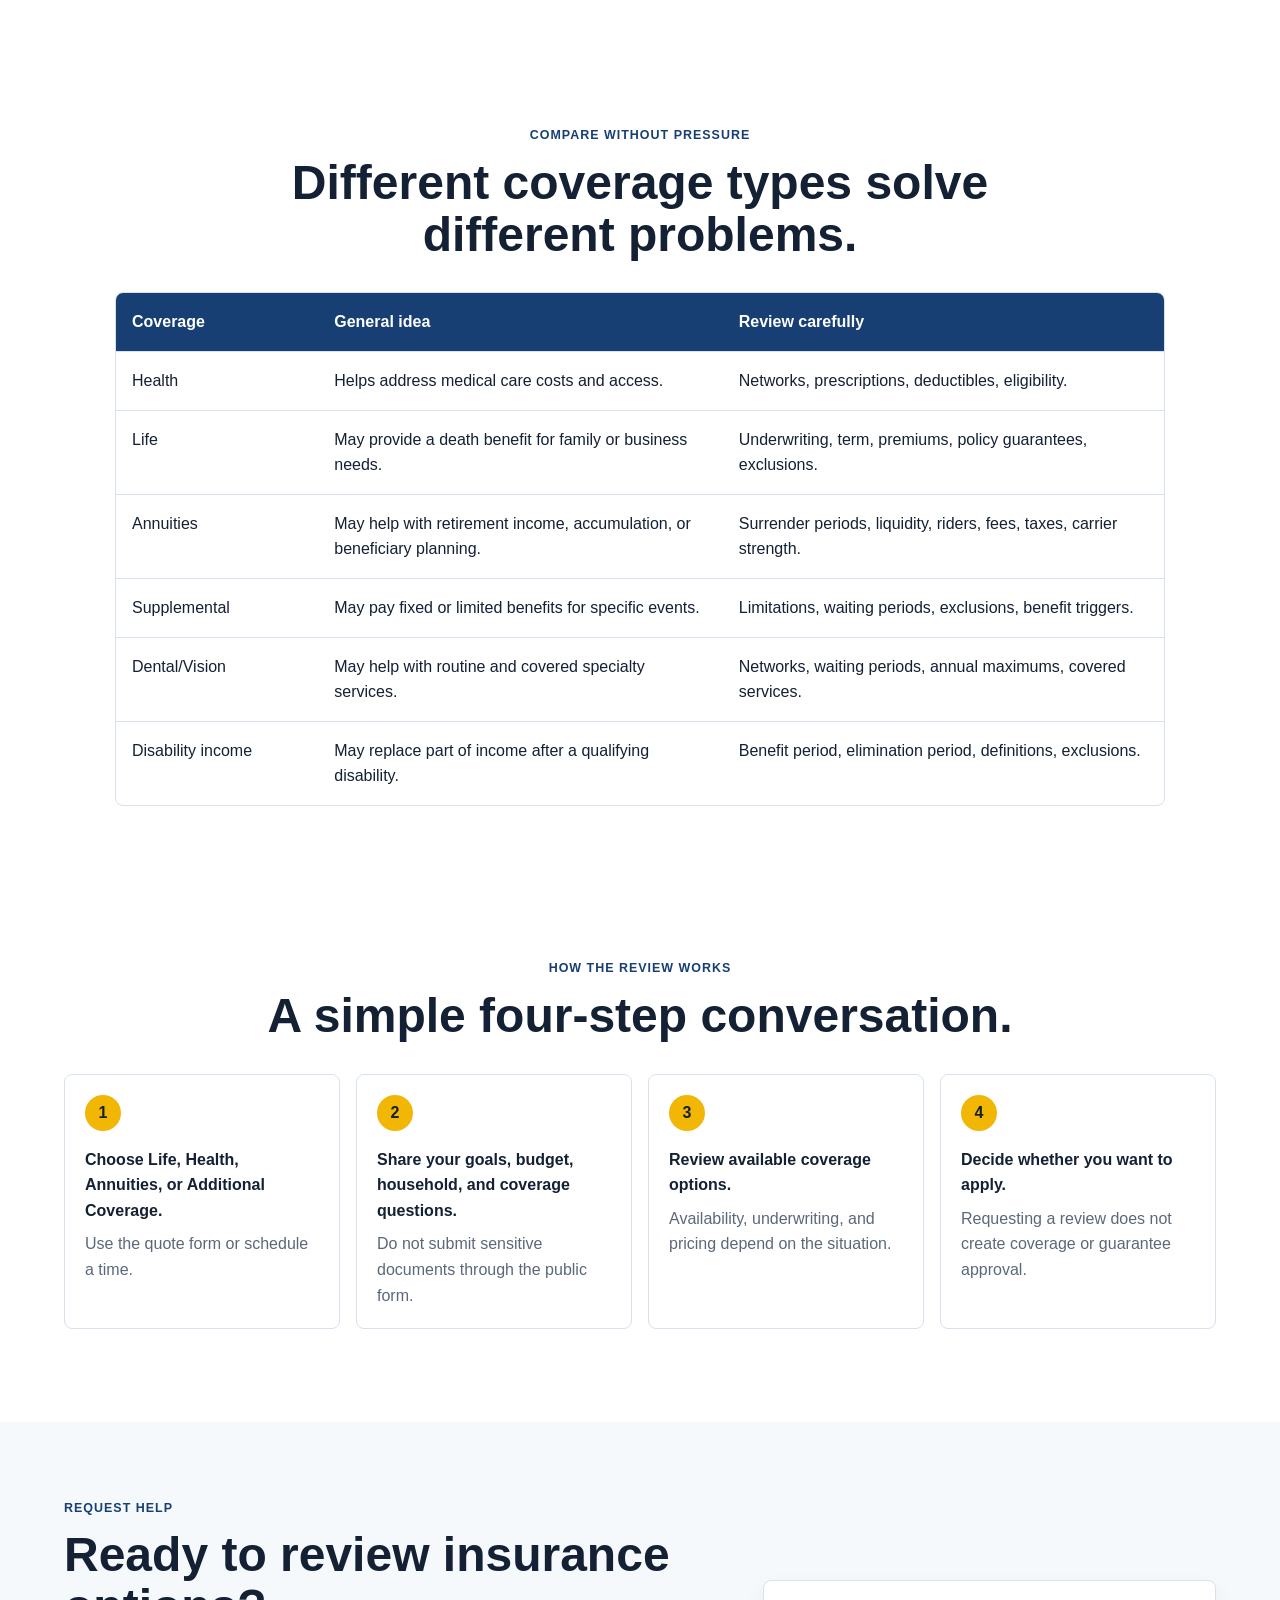
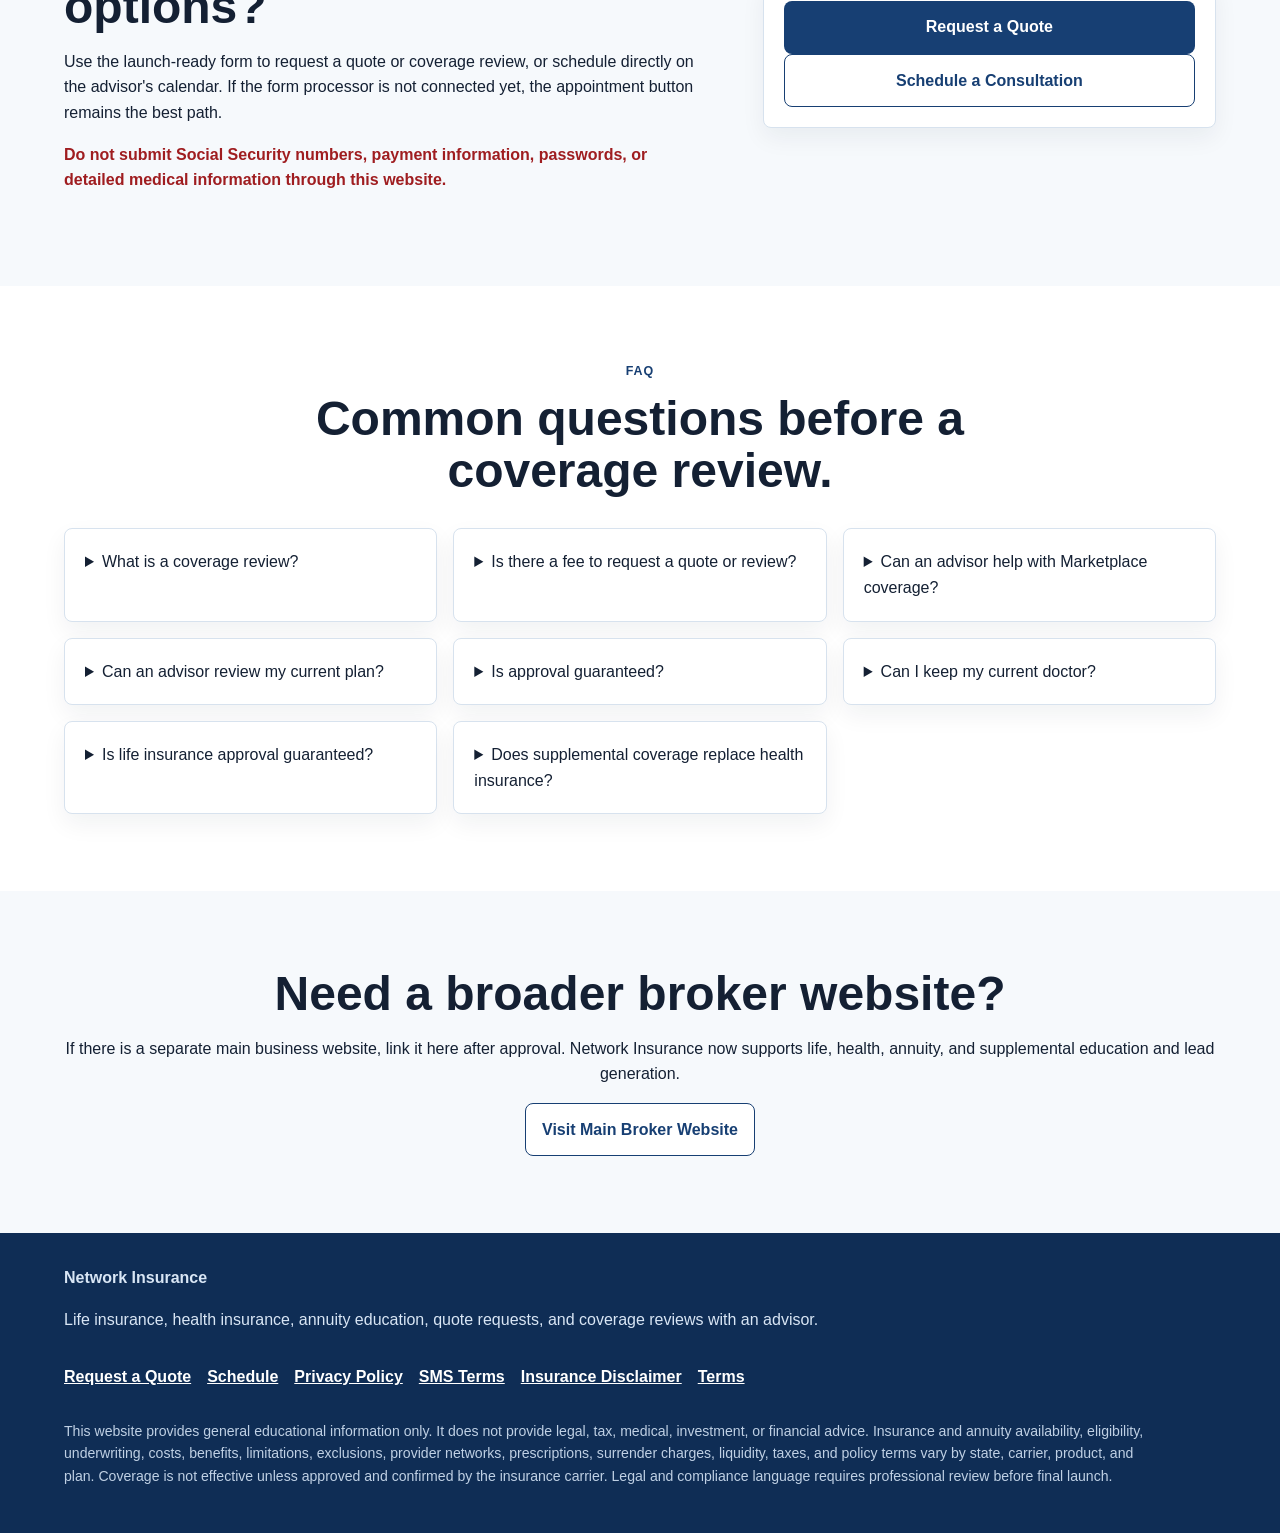
==== commit 97655c6f: "Add SMS privacy and consent disclosures" ====
--- a/index.html
+++ b/index.html
@@ -224,6 +224,7 @@
       <a href="contact.html">Request a Quote</a>
       <a href="https://calendar.app.google/1ixxjwaF9GHC75rNA" target="_blank" rel="noopener noreferrer">Schedule</a>
       <a href="privacy-policy.html">Privacy Policy</a>
+      <a href="sms-terms.html">SMS Terms</a>
       <a href="insurance-disclaimer.html">Insurance Disclaimer</a>
       <a href="terms.html">Terms</a>
     </nav>
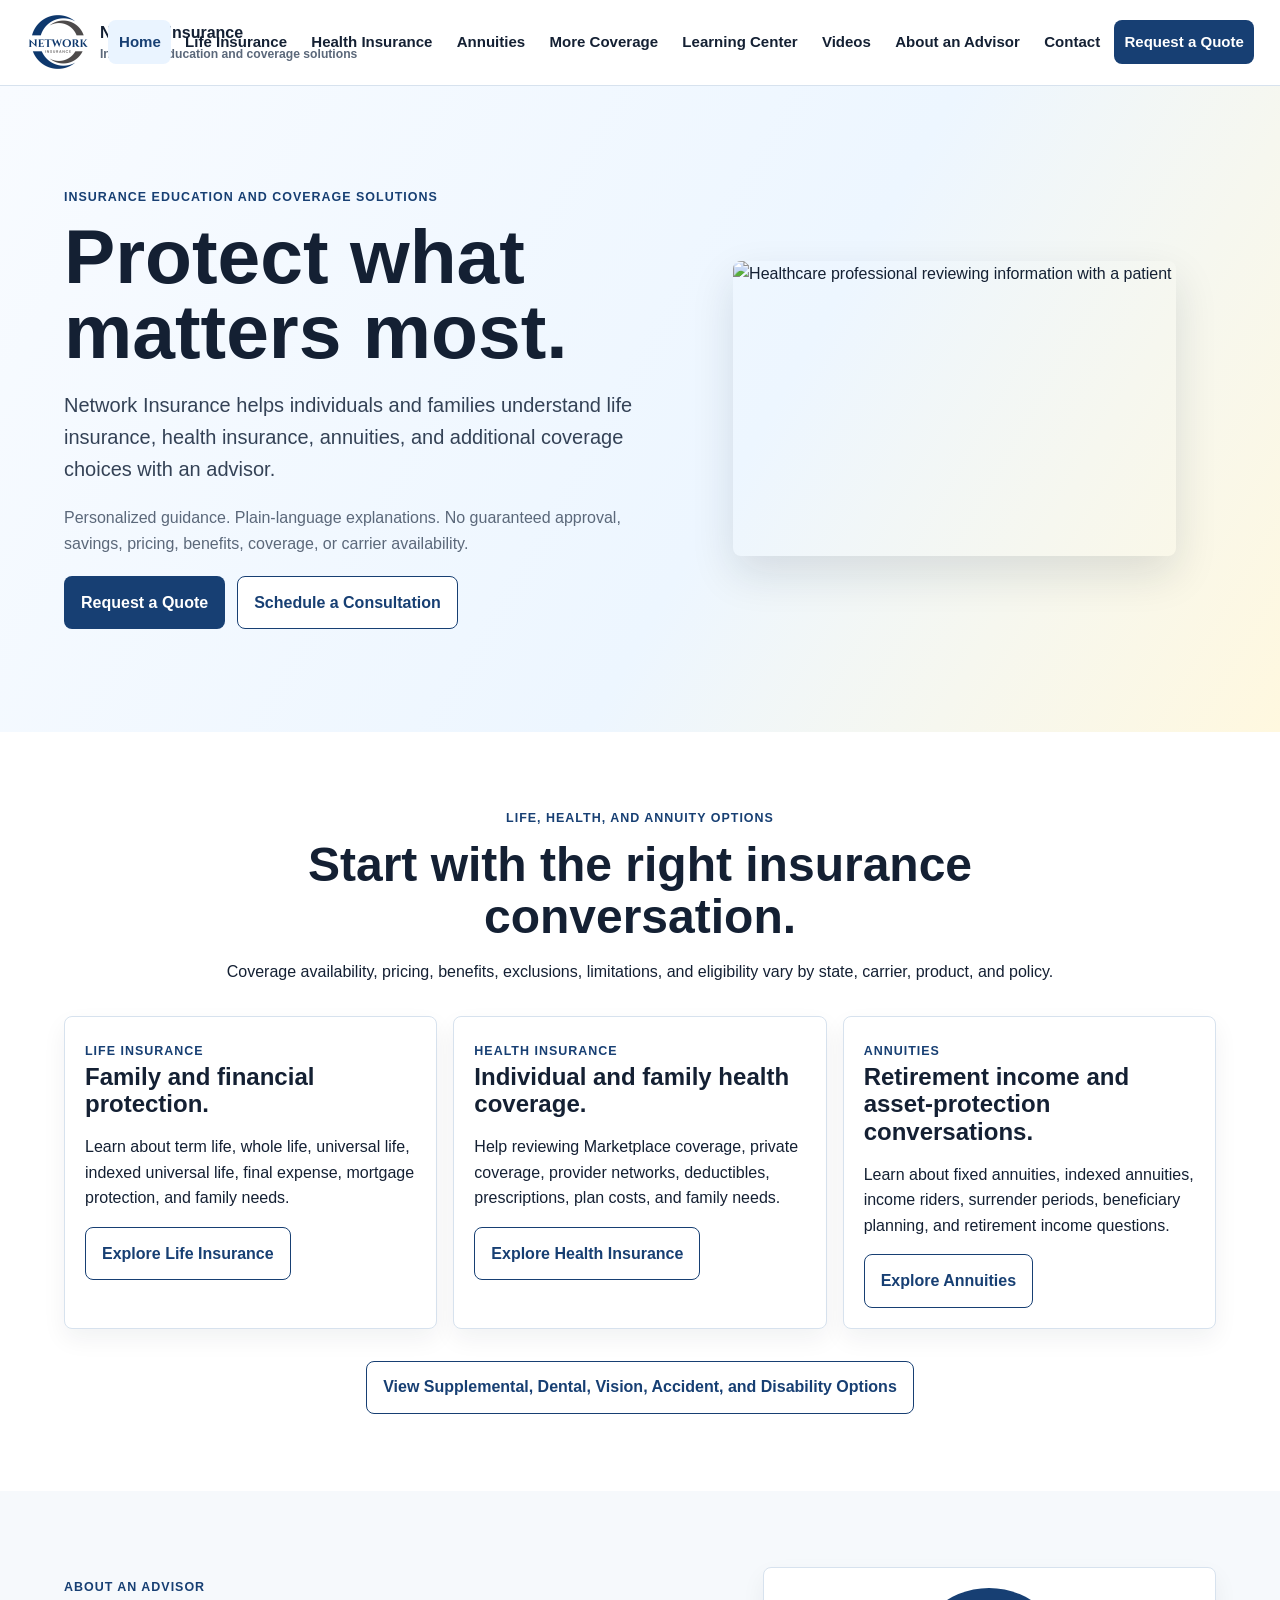
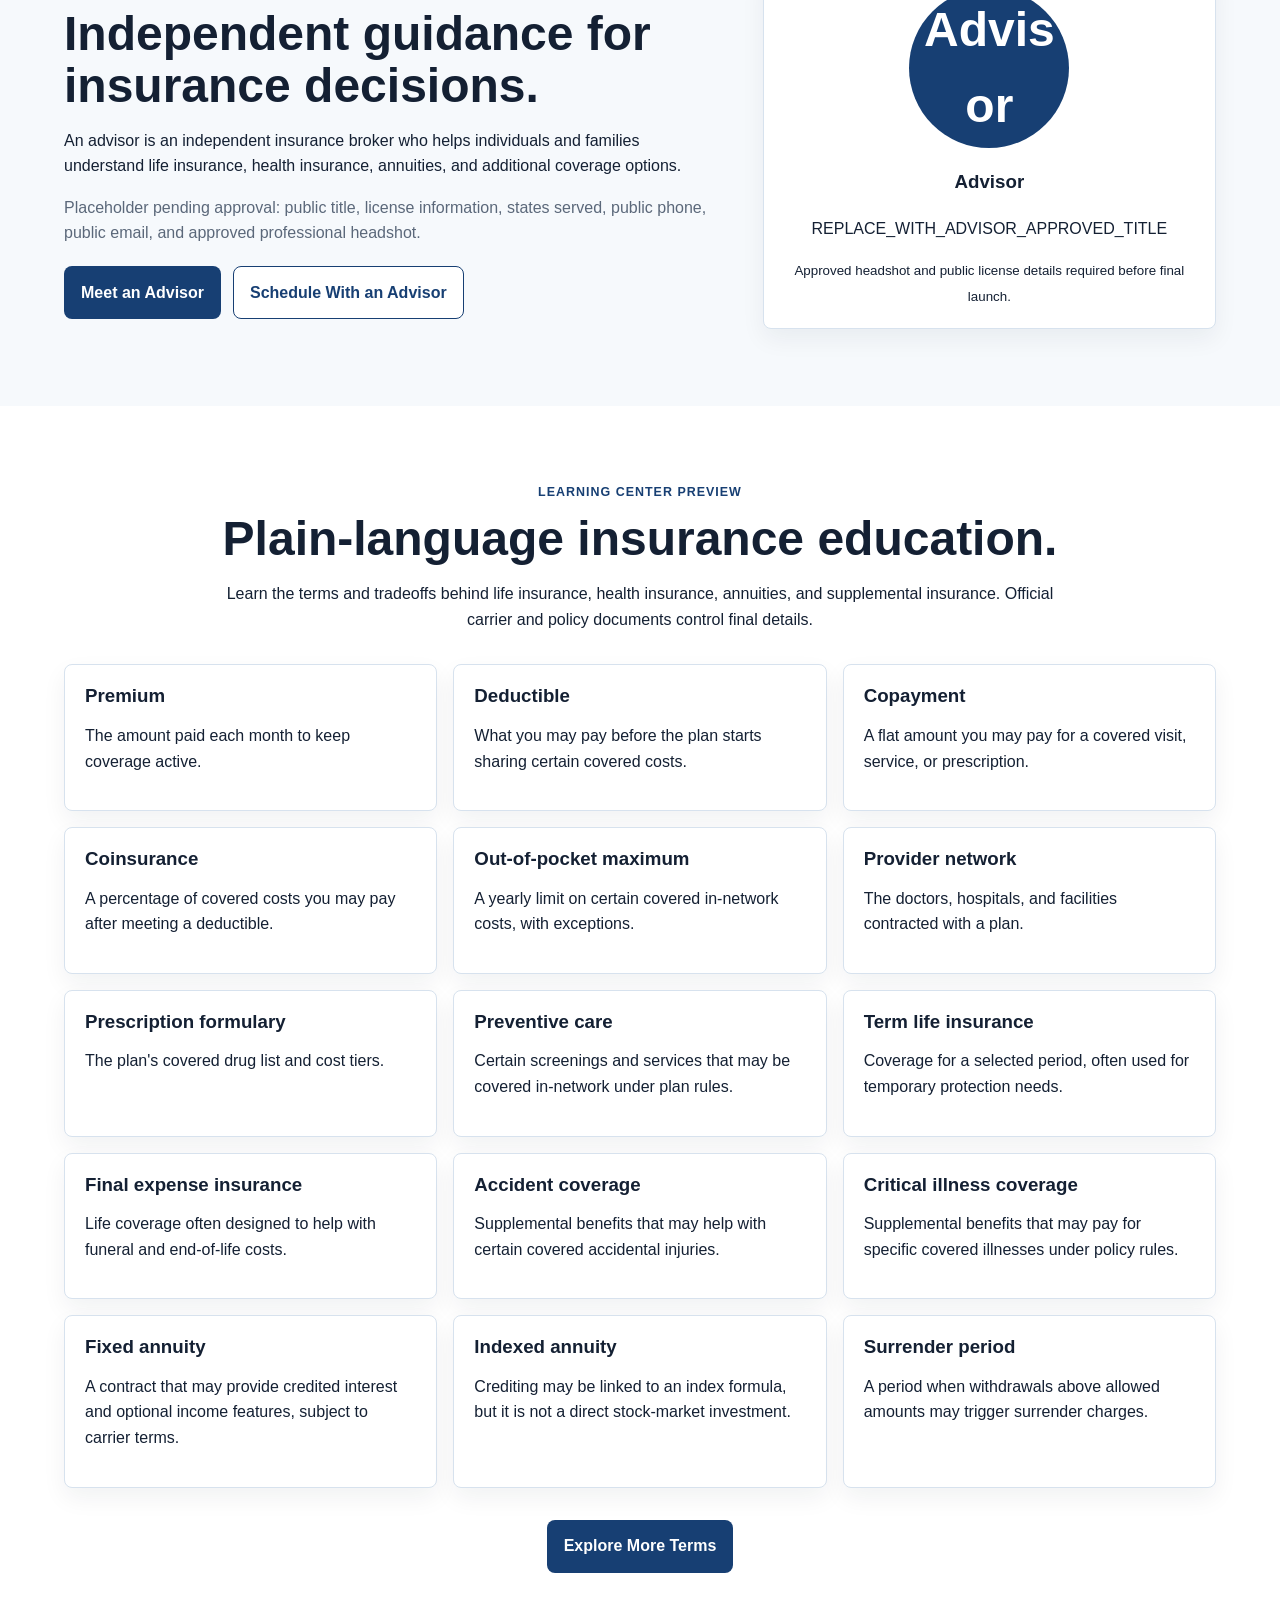
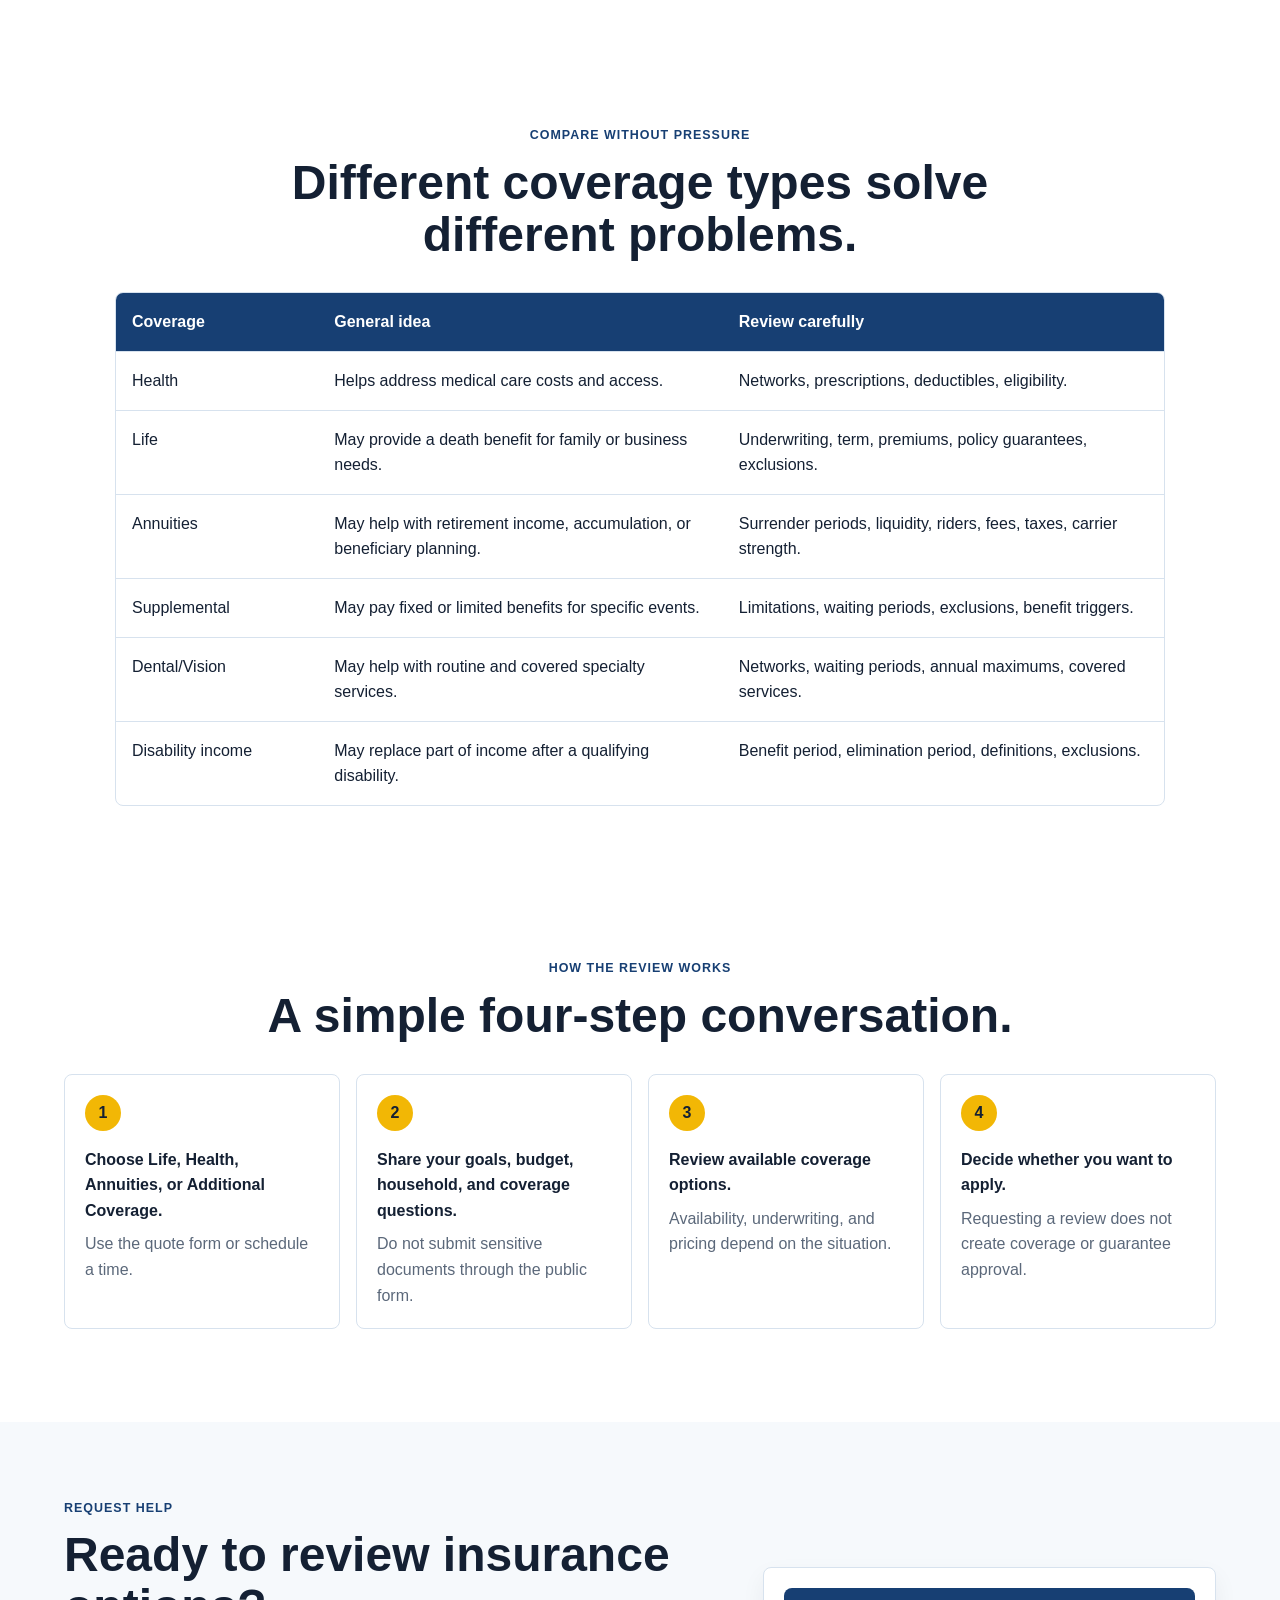
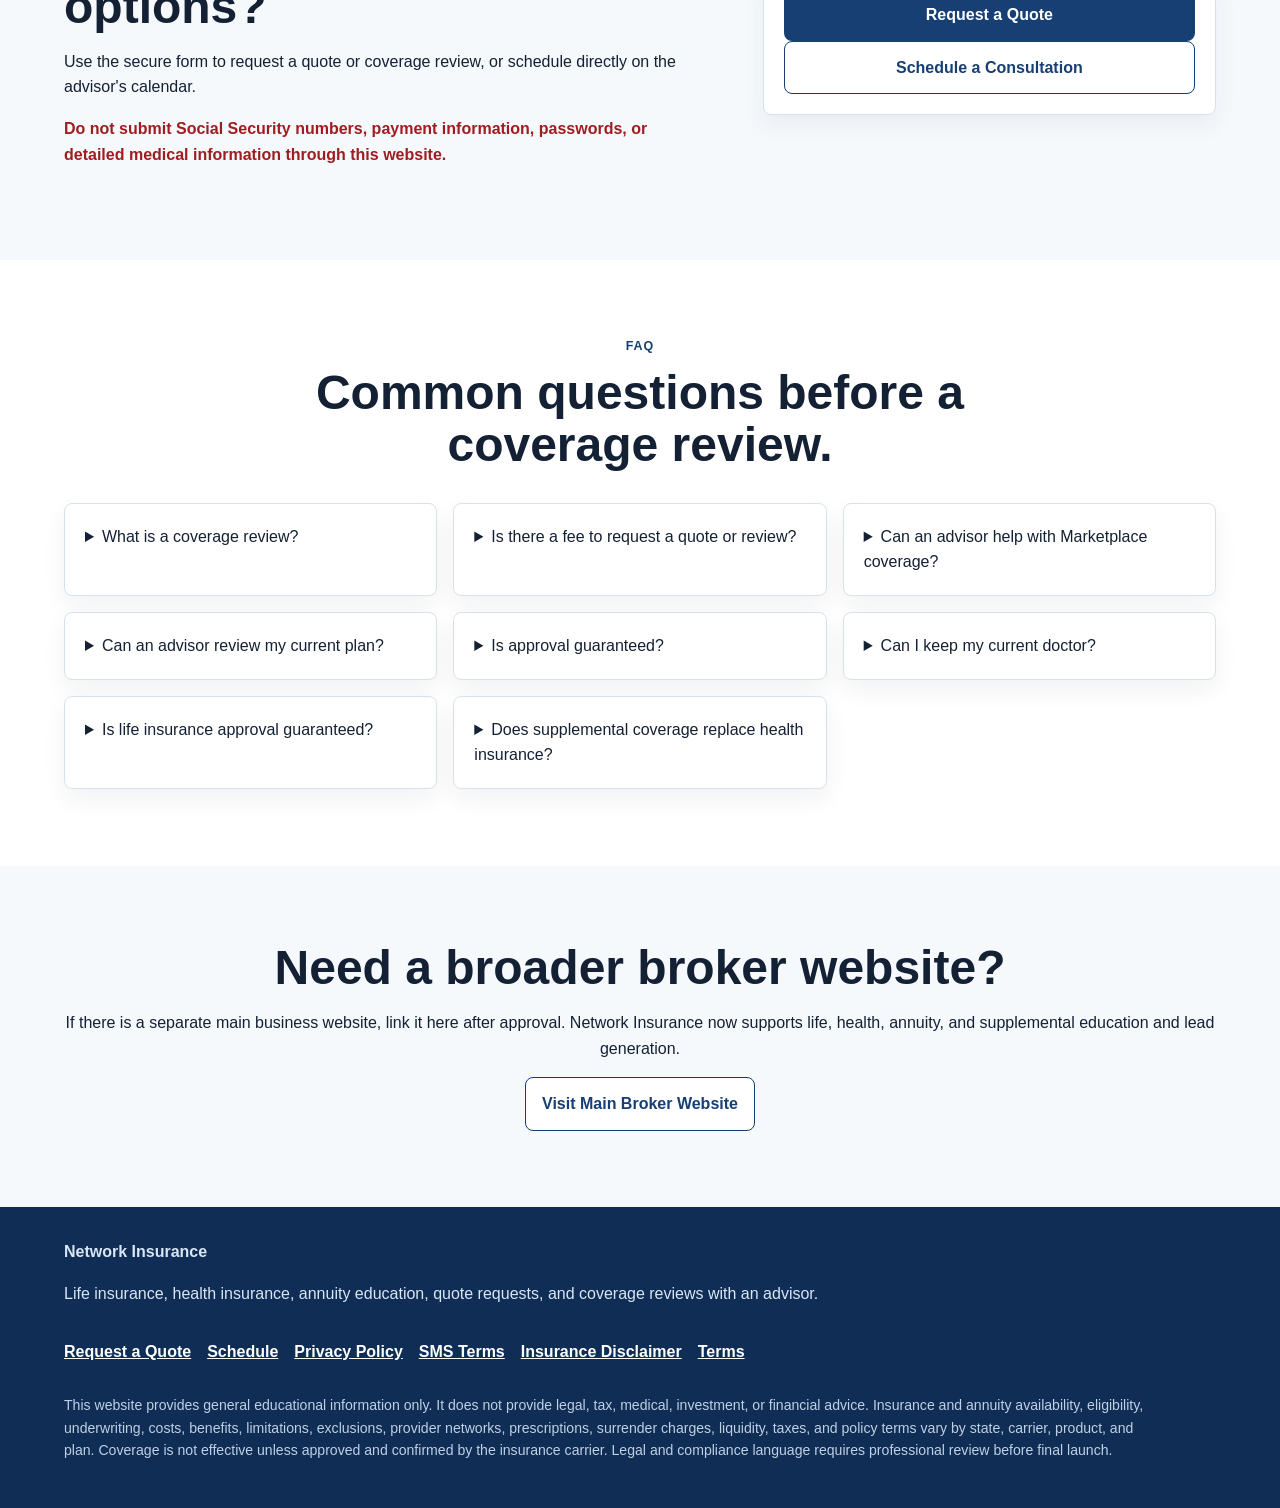
==== commit 5c99d225: "Connect public form to insurance CRM" ====
--- a/index.html
+++ b/index.html
@@ -182,7 +182,7 @@
       <div>
         <p class="eyebrow">Request help</p>
         <h2>Ready to review insurance options?</h2>
-        <p>Use the launch-ready form to request a quote or coverage review, or schedule directly on the advisor's calendar. If the form processor is not connected yet, the appointment button remains the best path.</p>
+        <p>Use the secure form to request a quote or coverage review, or schedule directly on the advisor's calendar.</p>
         <p class="warning">Do not submit Social Security numbers, payment information, passwords, or detailed medical information through this website.</p>
       </div>
       <div class="cta-card">
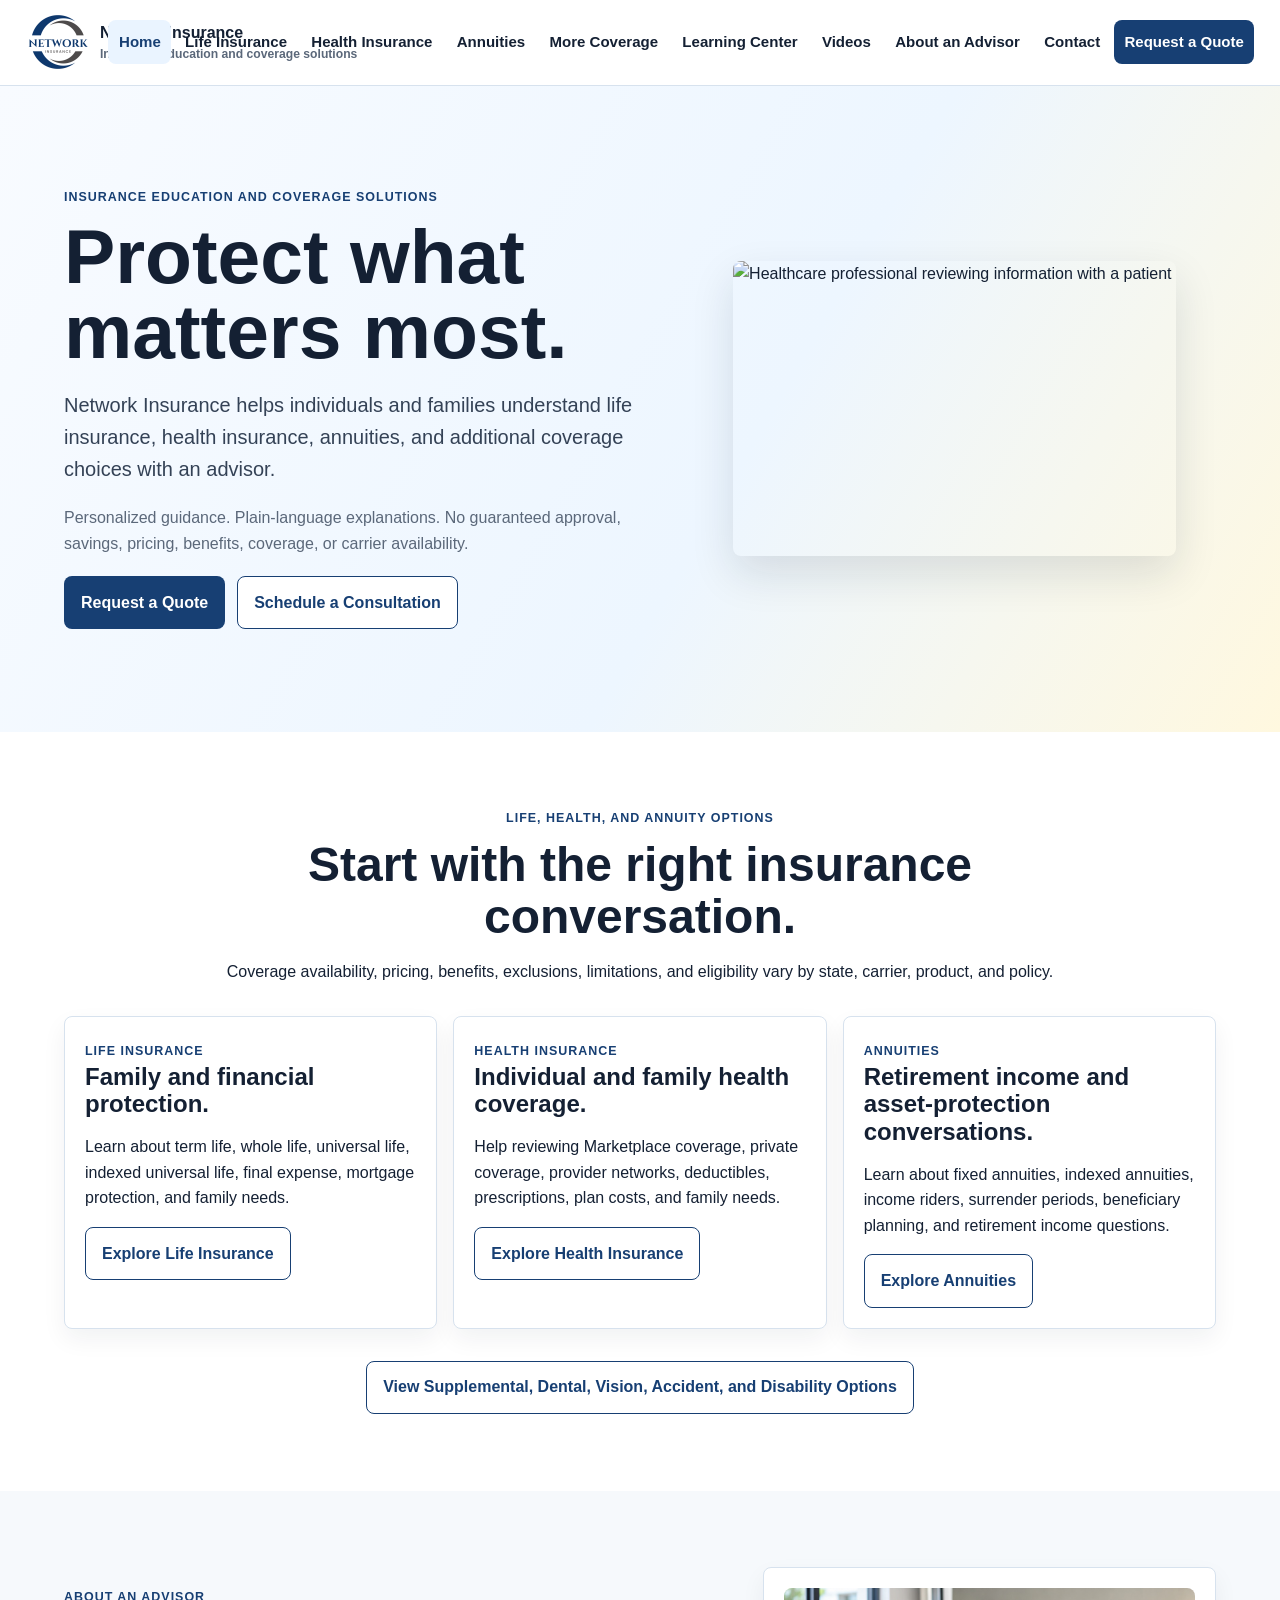
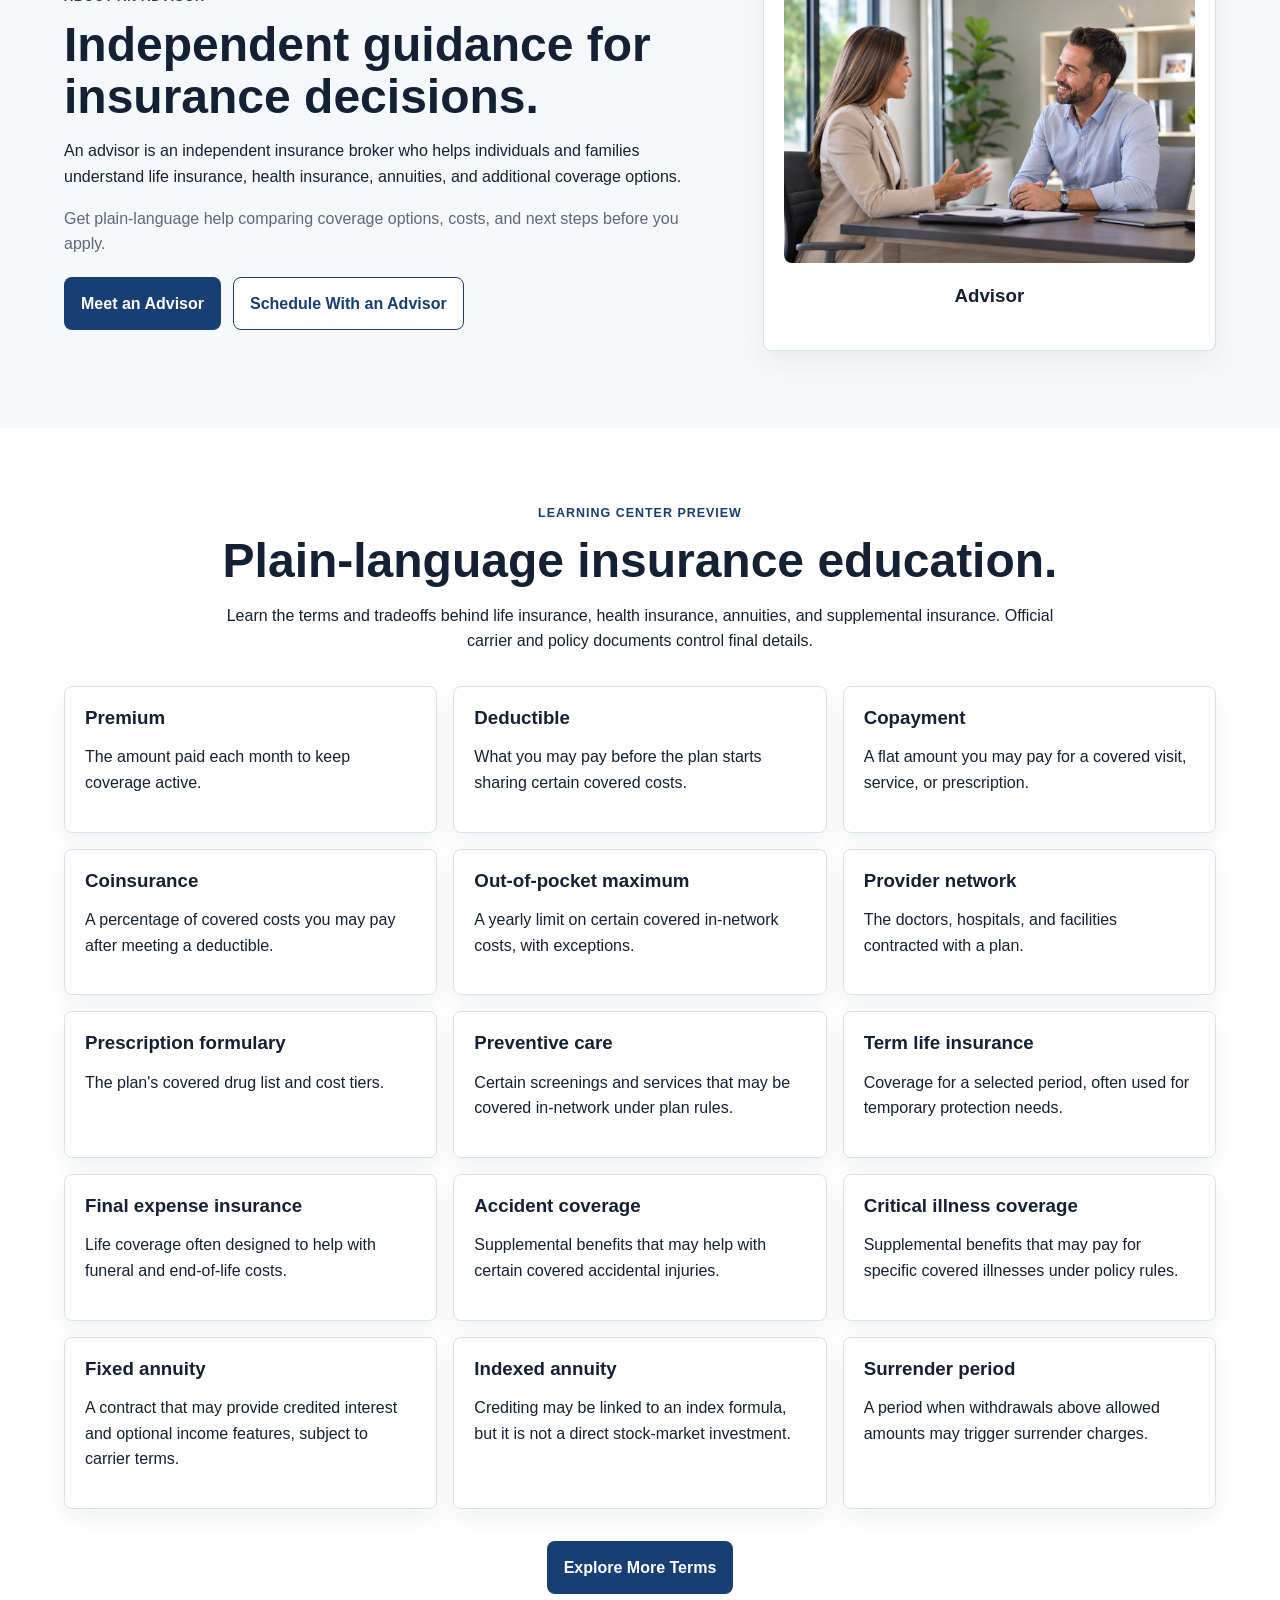
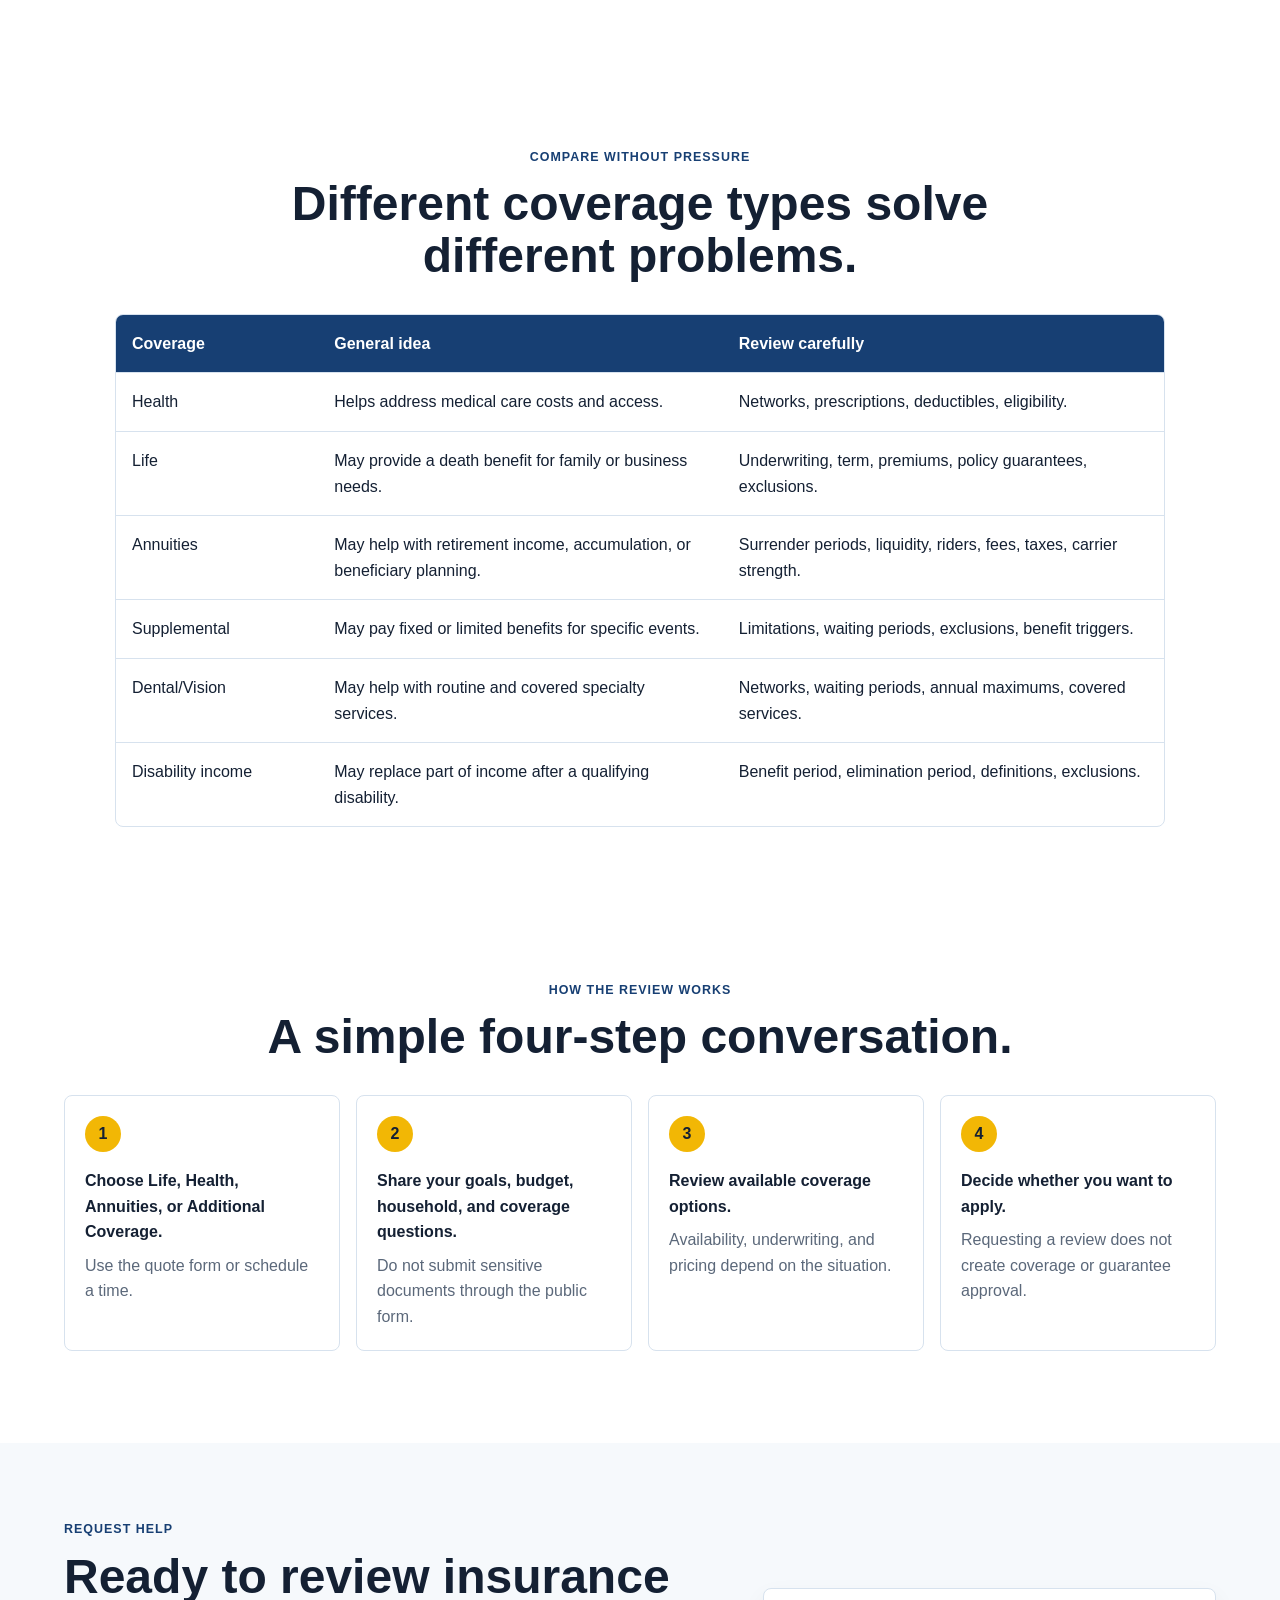
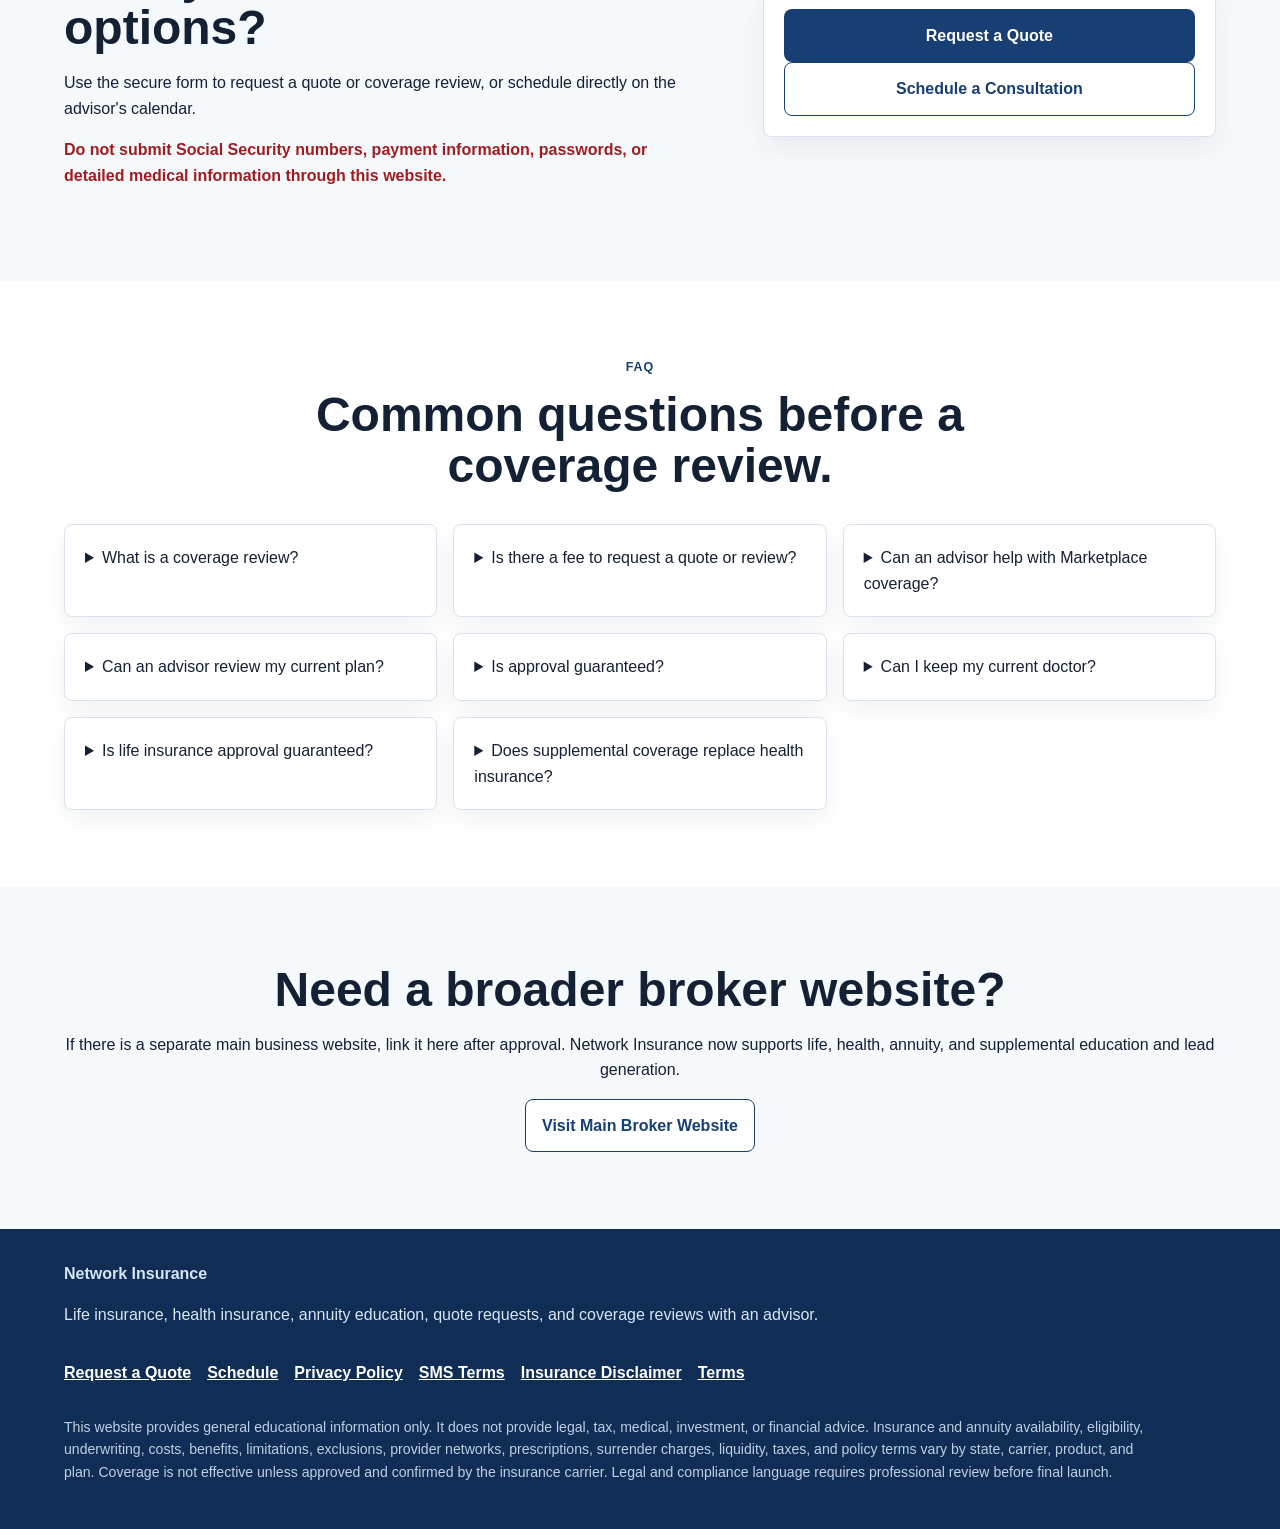
==== commit de7595ae: "Add advisor consultation photo" ====
--- a/index.html
+++ b/index.html
@@ -27,7 +27,7 @@
     "employee": {
       "@type": "Person",
       "name": "Advisor",
-      "jobTitle": "REPLACE_WITH_ADVISOR_APPROVED_TITLE"
+      "jobTitle": "Advisor"
     }
   }
   </script>
@@ -107,17 +107,15 @@
         <p class="eyebrow">About an Advisor</p>
         <h2>Independent guidance for insurance decisions.</h2>
         <p>An advisor is an independent insurance broker who helps individuals and families understand life insurance, health insurance, annuities, and additional coverage options.</p>
-        <p class="placeholder-note">Placeholder pending approval: public title, license information, states served, public phone, public email, and approved professional headshot.</p>
+        <p class="placeholder-note">Get plain-language help comparing coverage options, costs, and next steps before you apply.</p>
         <div class="button-row">
           <a class="button primary" href="about.html">Meet an Advisor</a>
           <a class="button secondary" href="https://calendar.app.google/1ixxjwaF9GHC75rNA" target="_blank" rel="noopener noreferrer">Schedule With an Advisor</a>
         </div>
       </div>
-      <div class="profile-card" aria-label="Advisor profile placeholder">
-        <div class="headshot-placeholder">Advisor</div>
+      <div class="profile-card" aria-label="Advisor consultation">
+        <img class="advisor-photo" src="assets/advisor-consultation.jpg" width="1200" height="800" alt="An insurance advisor meeting with a client">
         <h3>Advisor</h3>
-        <p>REPLACE_WITH_ADVISOR_APPROVED_TITLE</p>
-        <small>Approved headshot and public license details required before final launch.</small>
       </div>
     </section>
 
--- a/styles.css
+++ b/styles.css
@@ -367,6 +367,15 @@
   font-weight: 900;
 }
 
+.advisor-photo {
+  display: block;
+  width: 100%;
+  aspect-ratio: 3 / 2;
+  object-fit: cover;
+  border-radius: 8px;
+  margin: 0 auto 1rem;
+}
+
 .comparison-table {
   max-width: 1050px;
   margin: 0 auto;
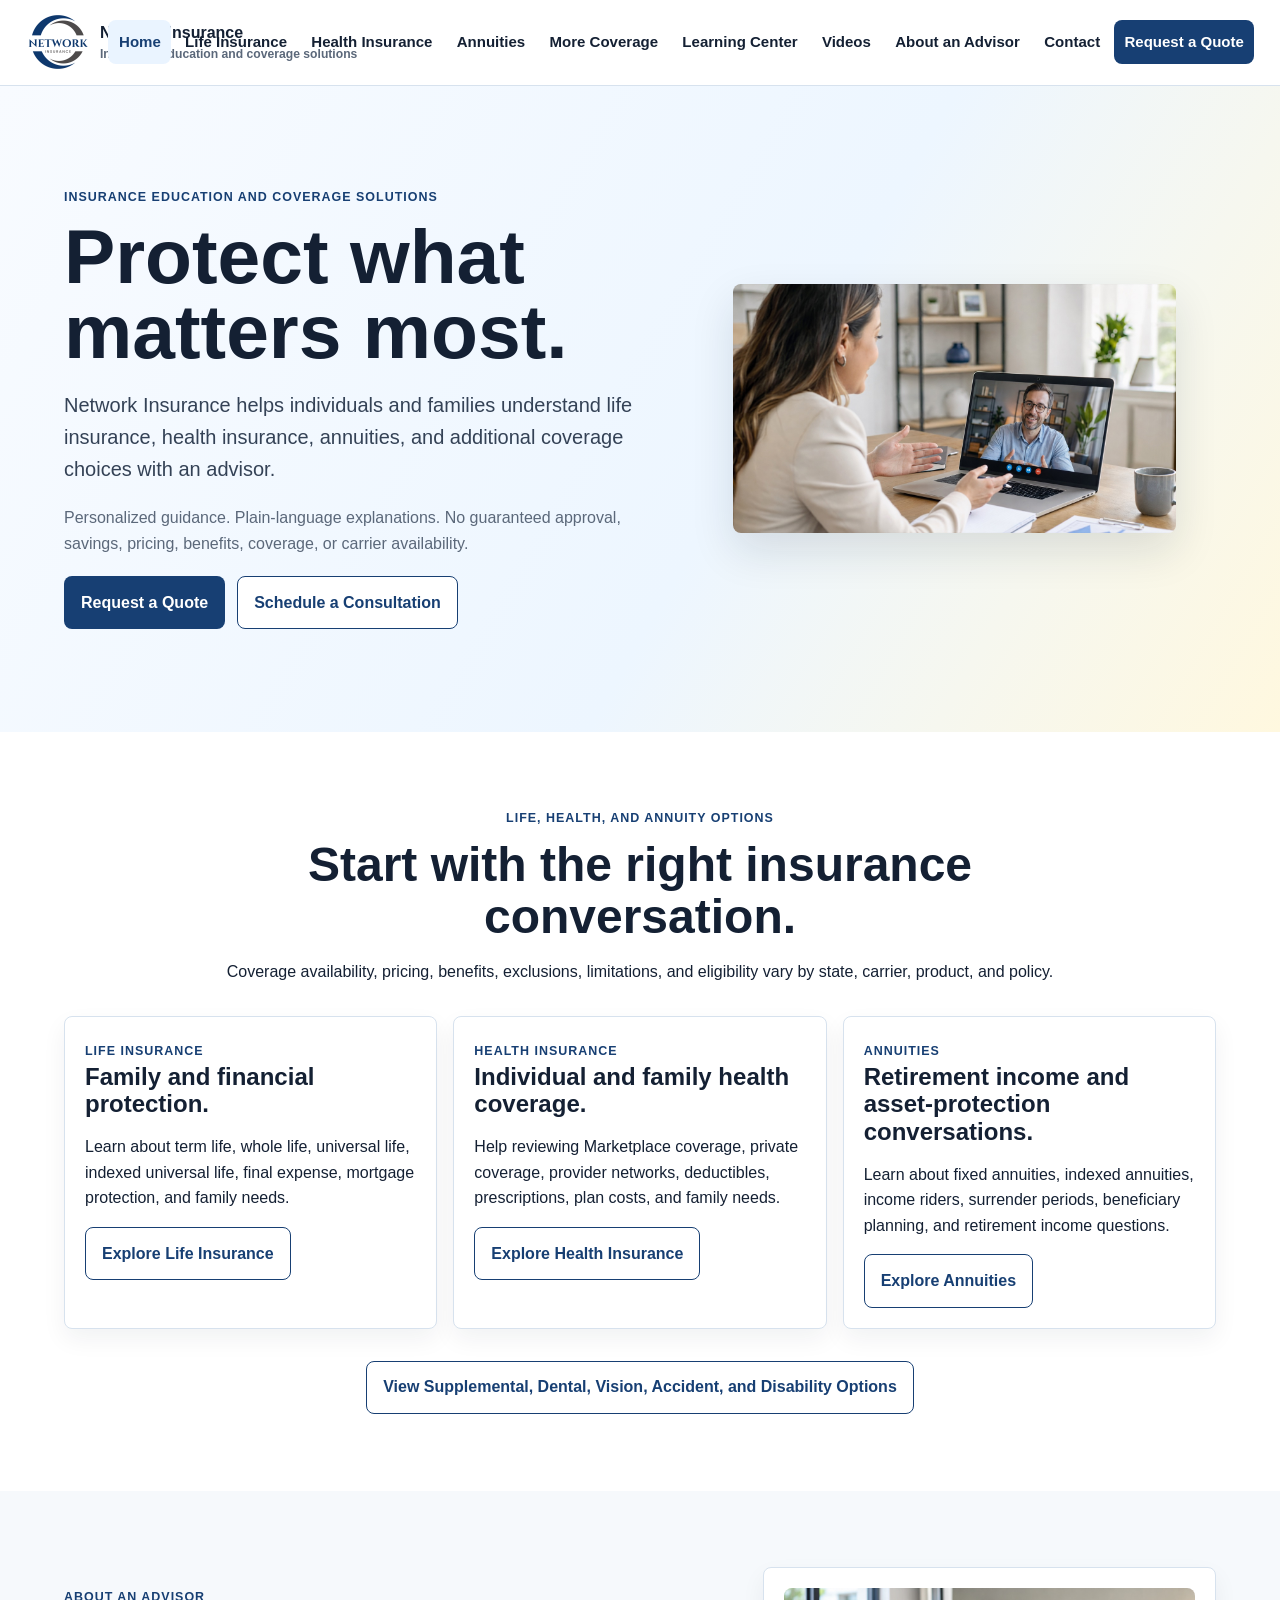
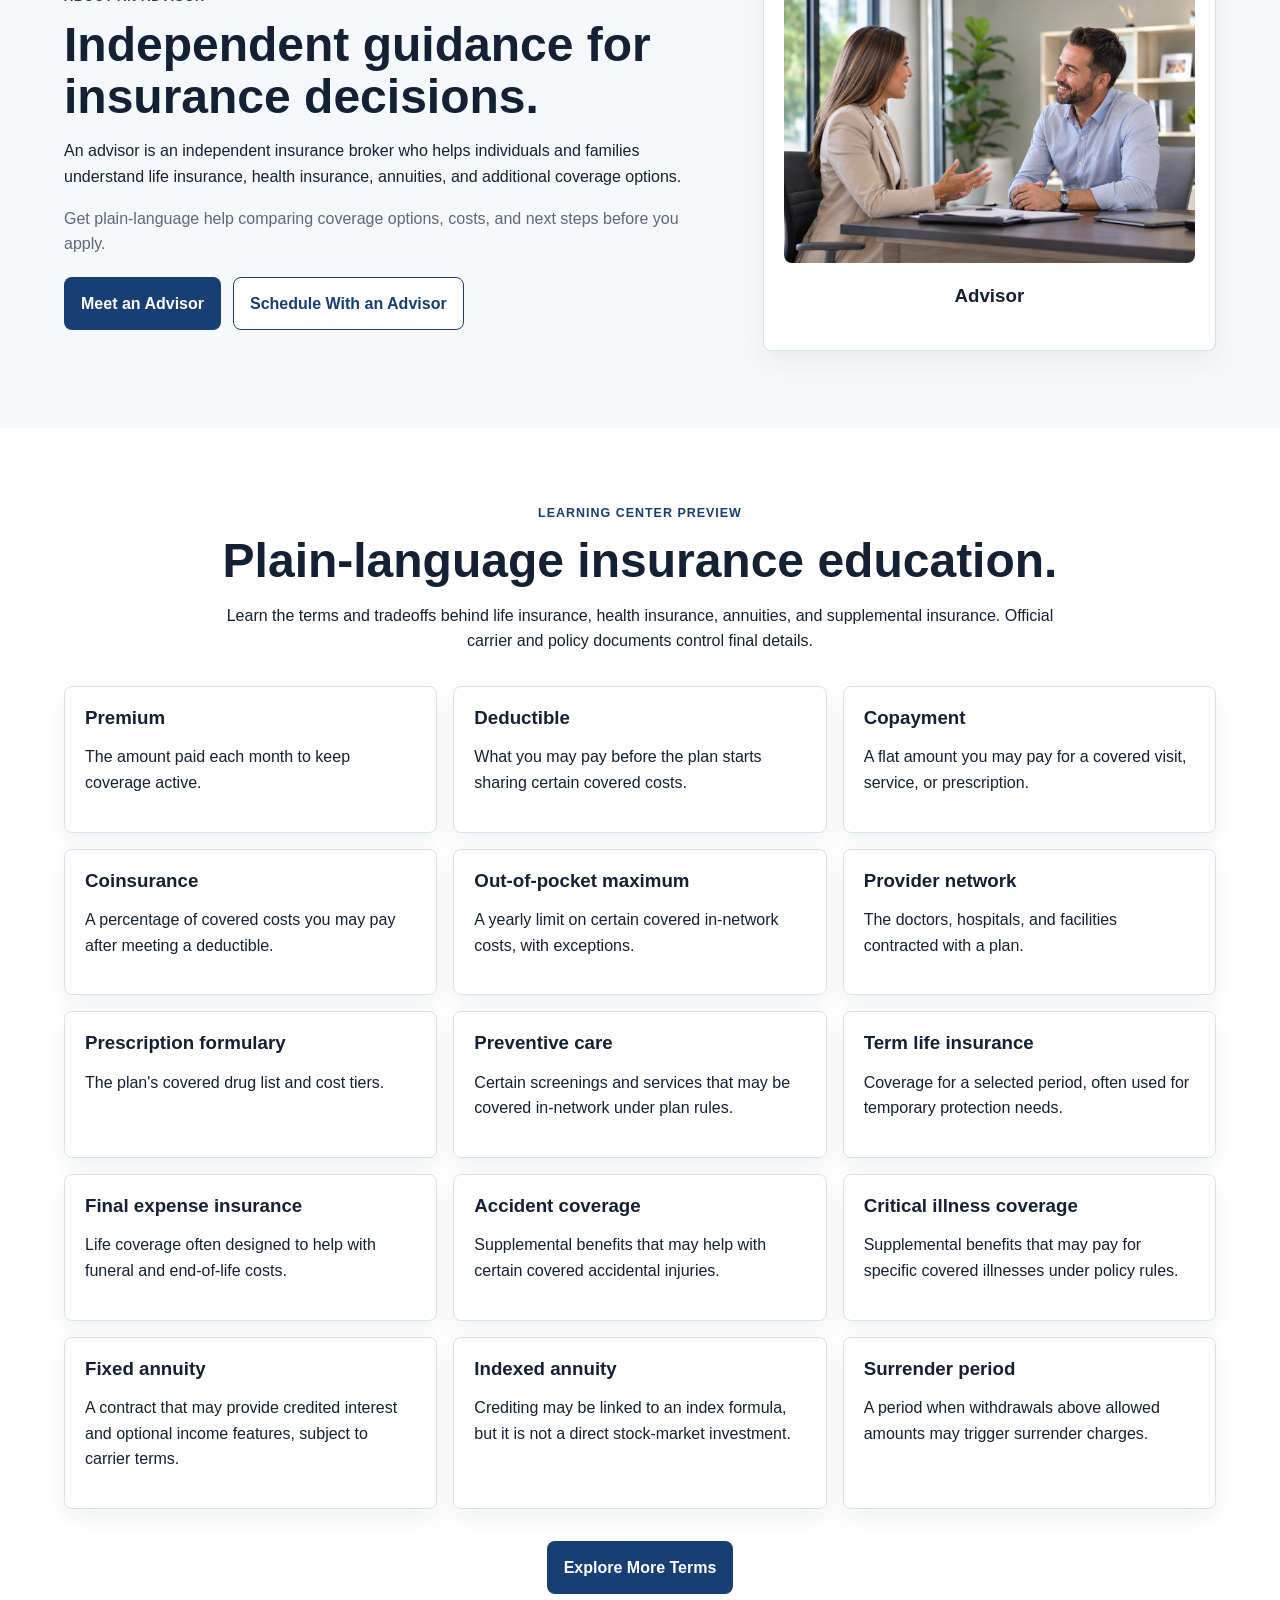
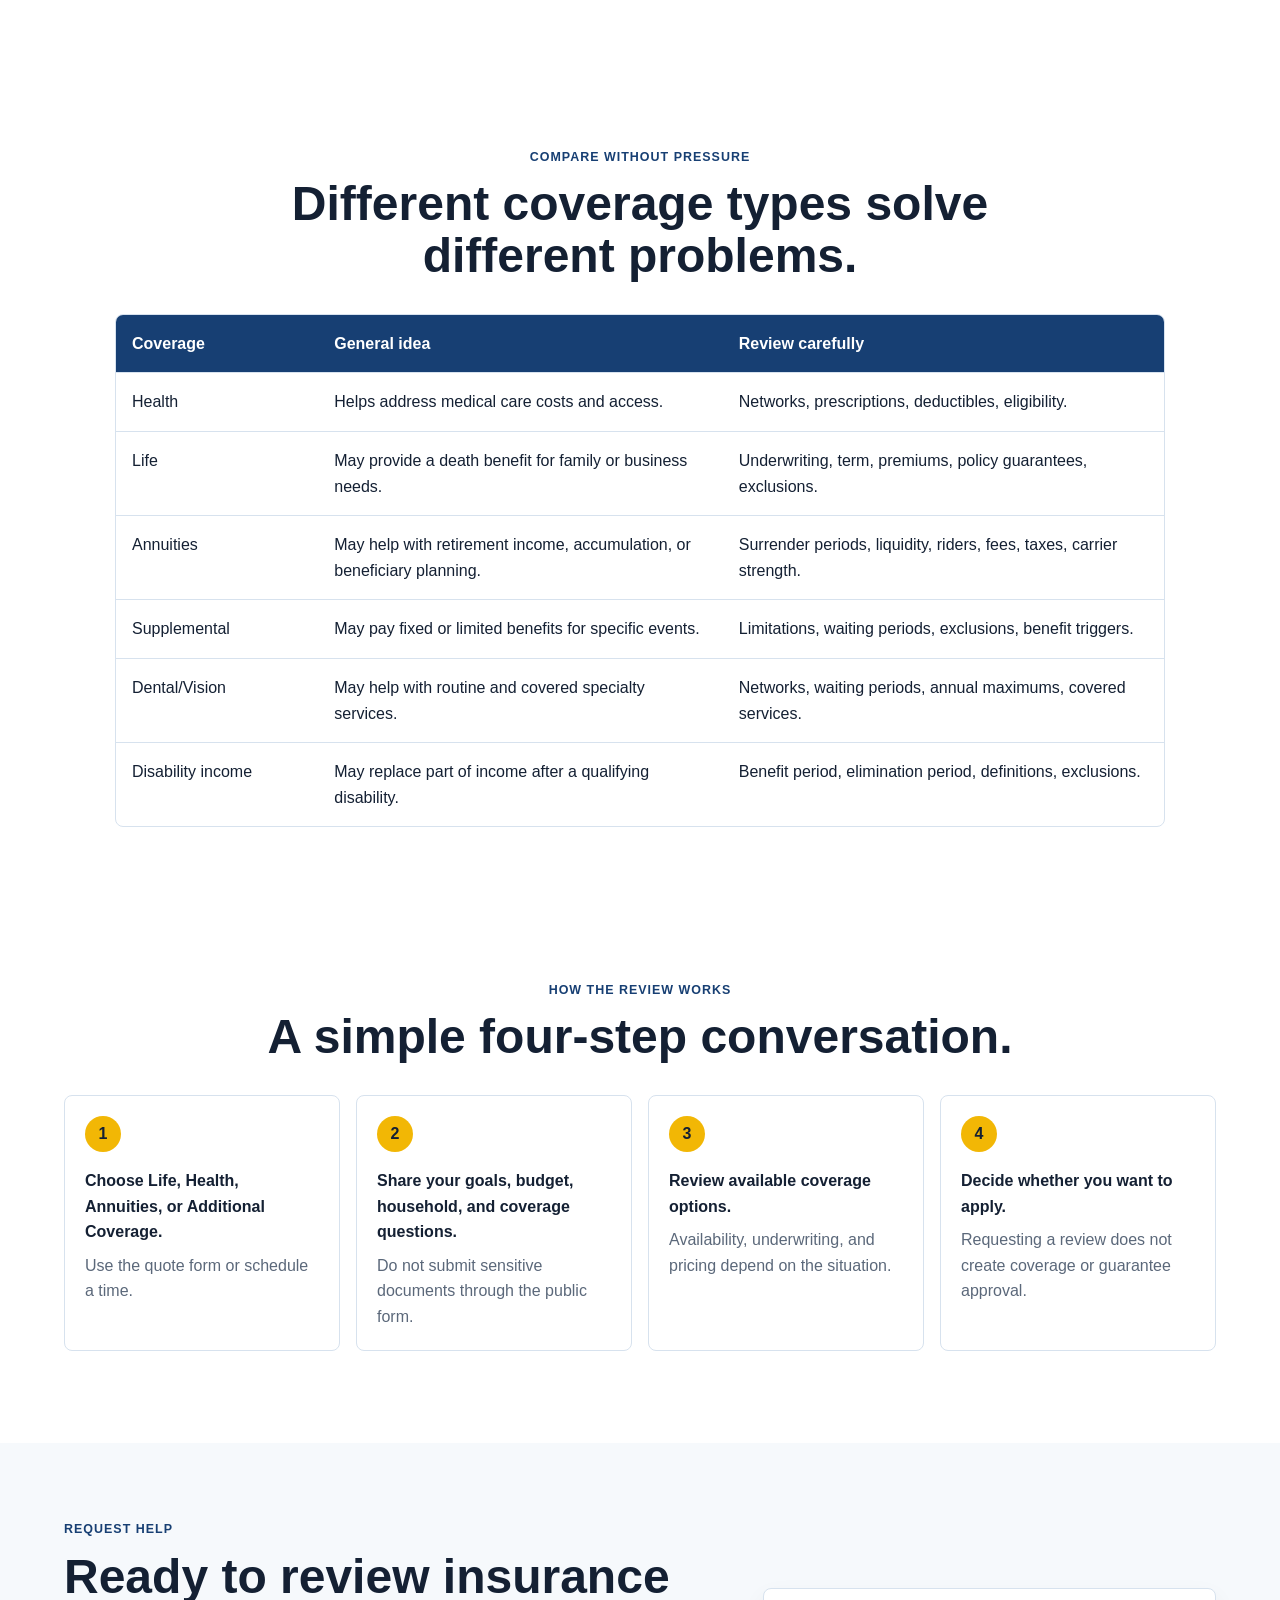
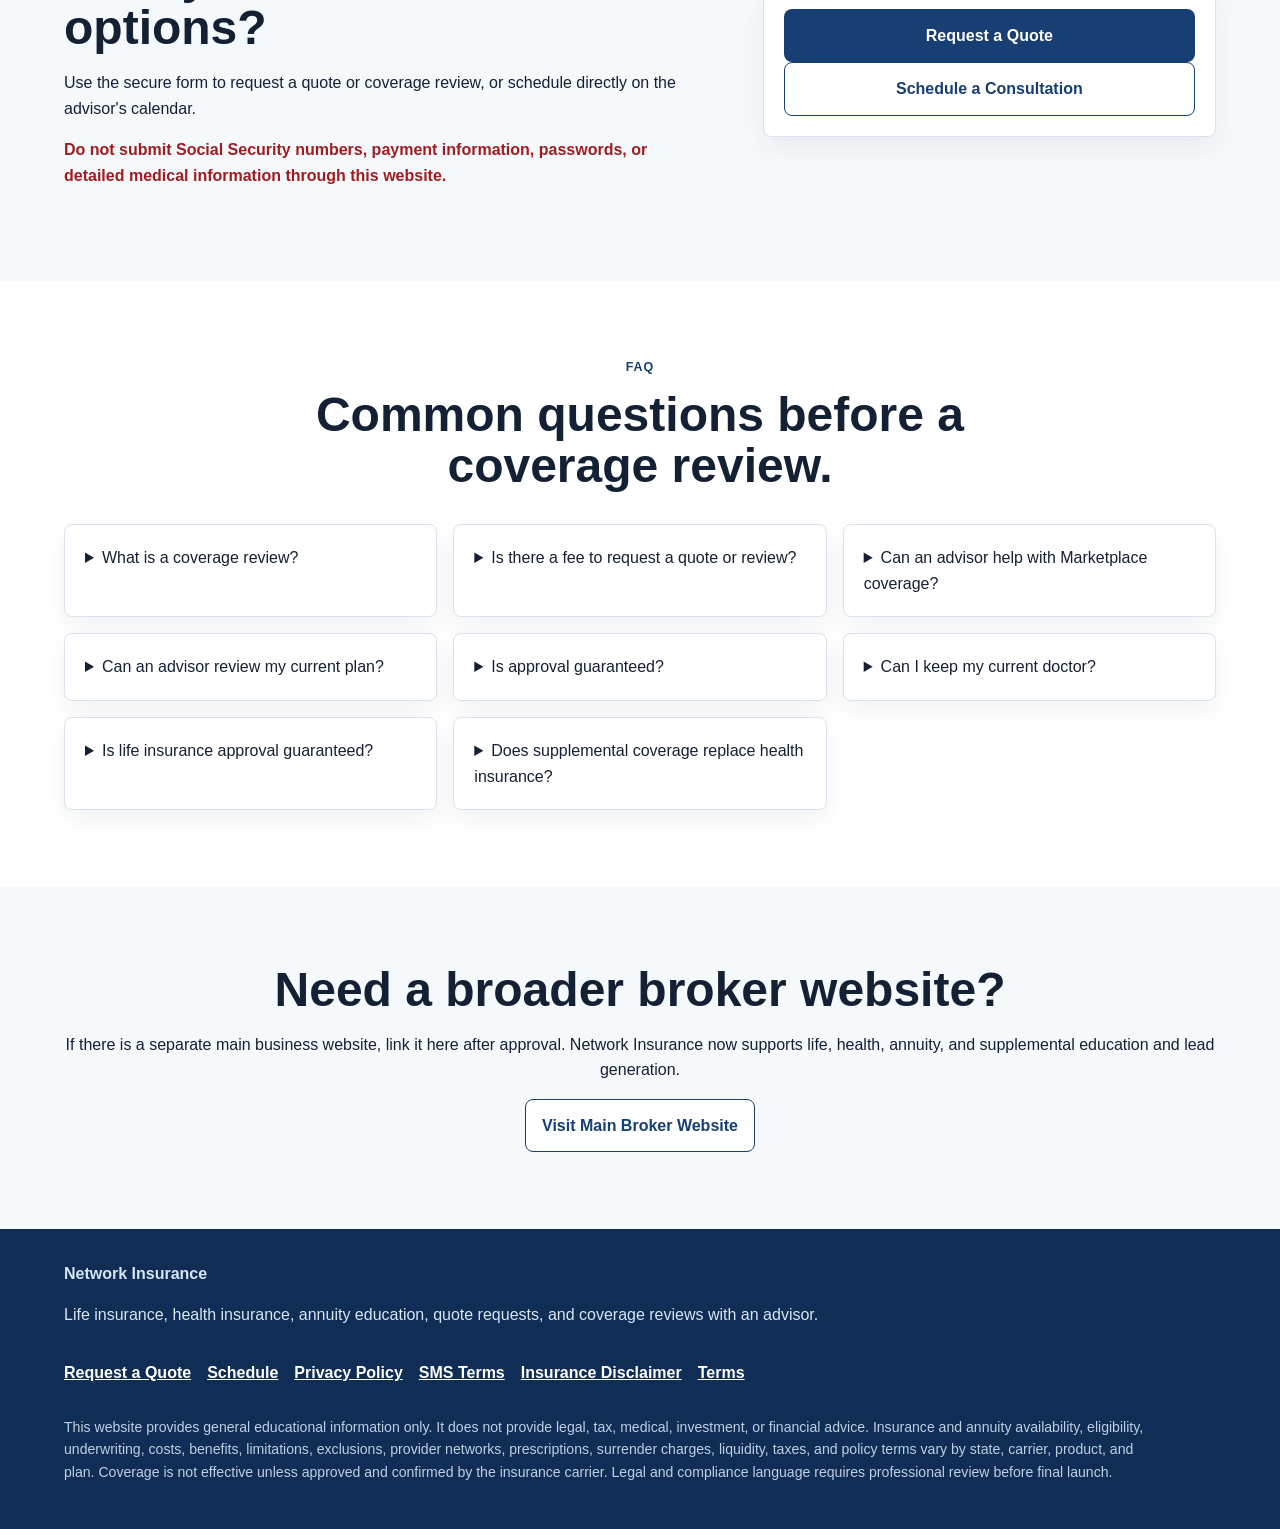
==== commit e4795e2c: "Replace homepage hero image" ====
--- a/index.html
+++ b/index.html
@@ -67,7 +67,7 @@
         </div>
       </div>
       <figure class="hero-media">
-        <img src="https://images.unsplash.com/photo-1576091160550-2173dba999ef?auto=format&fit=crop&w=1200&q=75" width="1200" height="800" alt="Healthcare professional reviewing information with a patient">
+        <img src="assets/virtual-advisor-consultation.jpg" width="1400" height="788" alt="A client meeting with an insurance advisor by video call">
       </figure>
     </section>
 
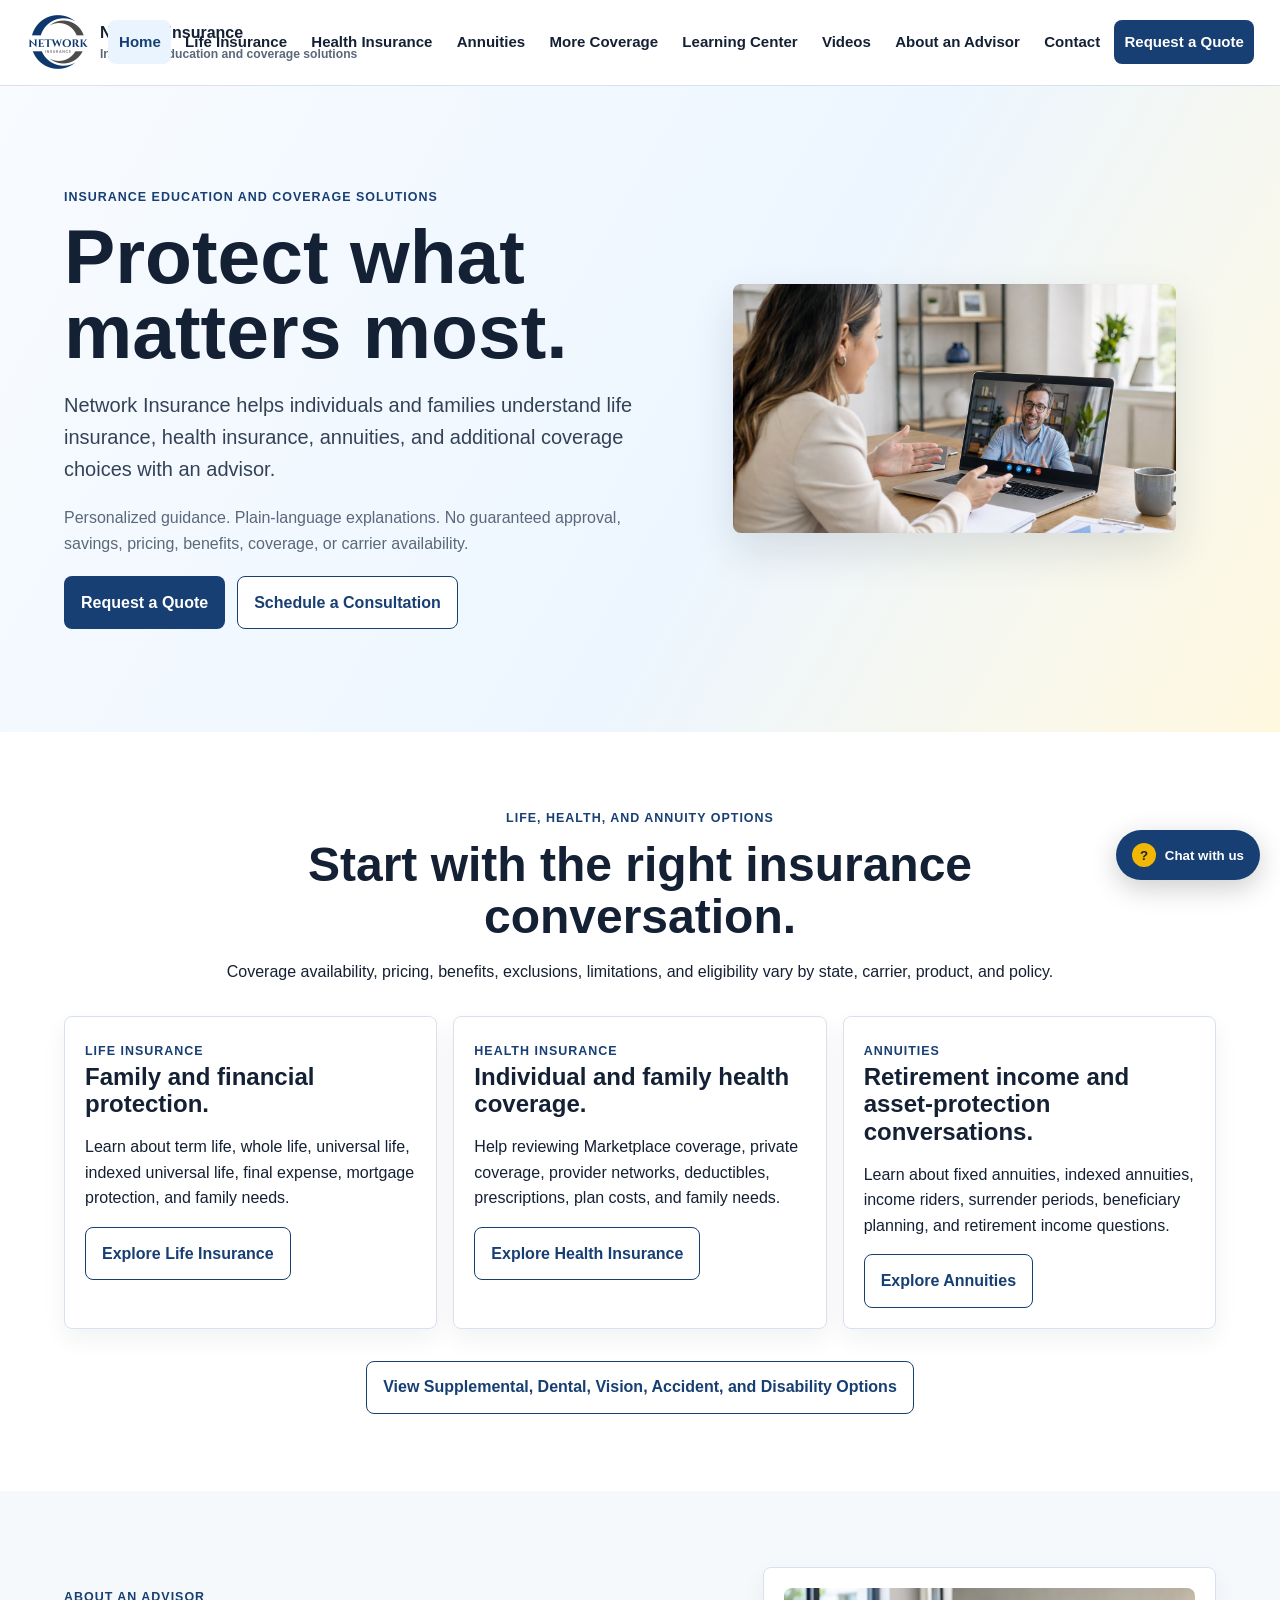
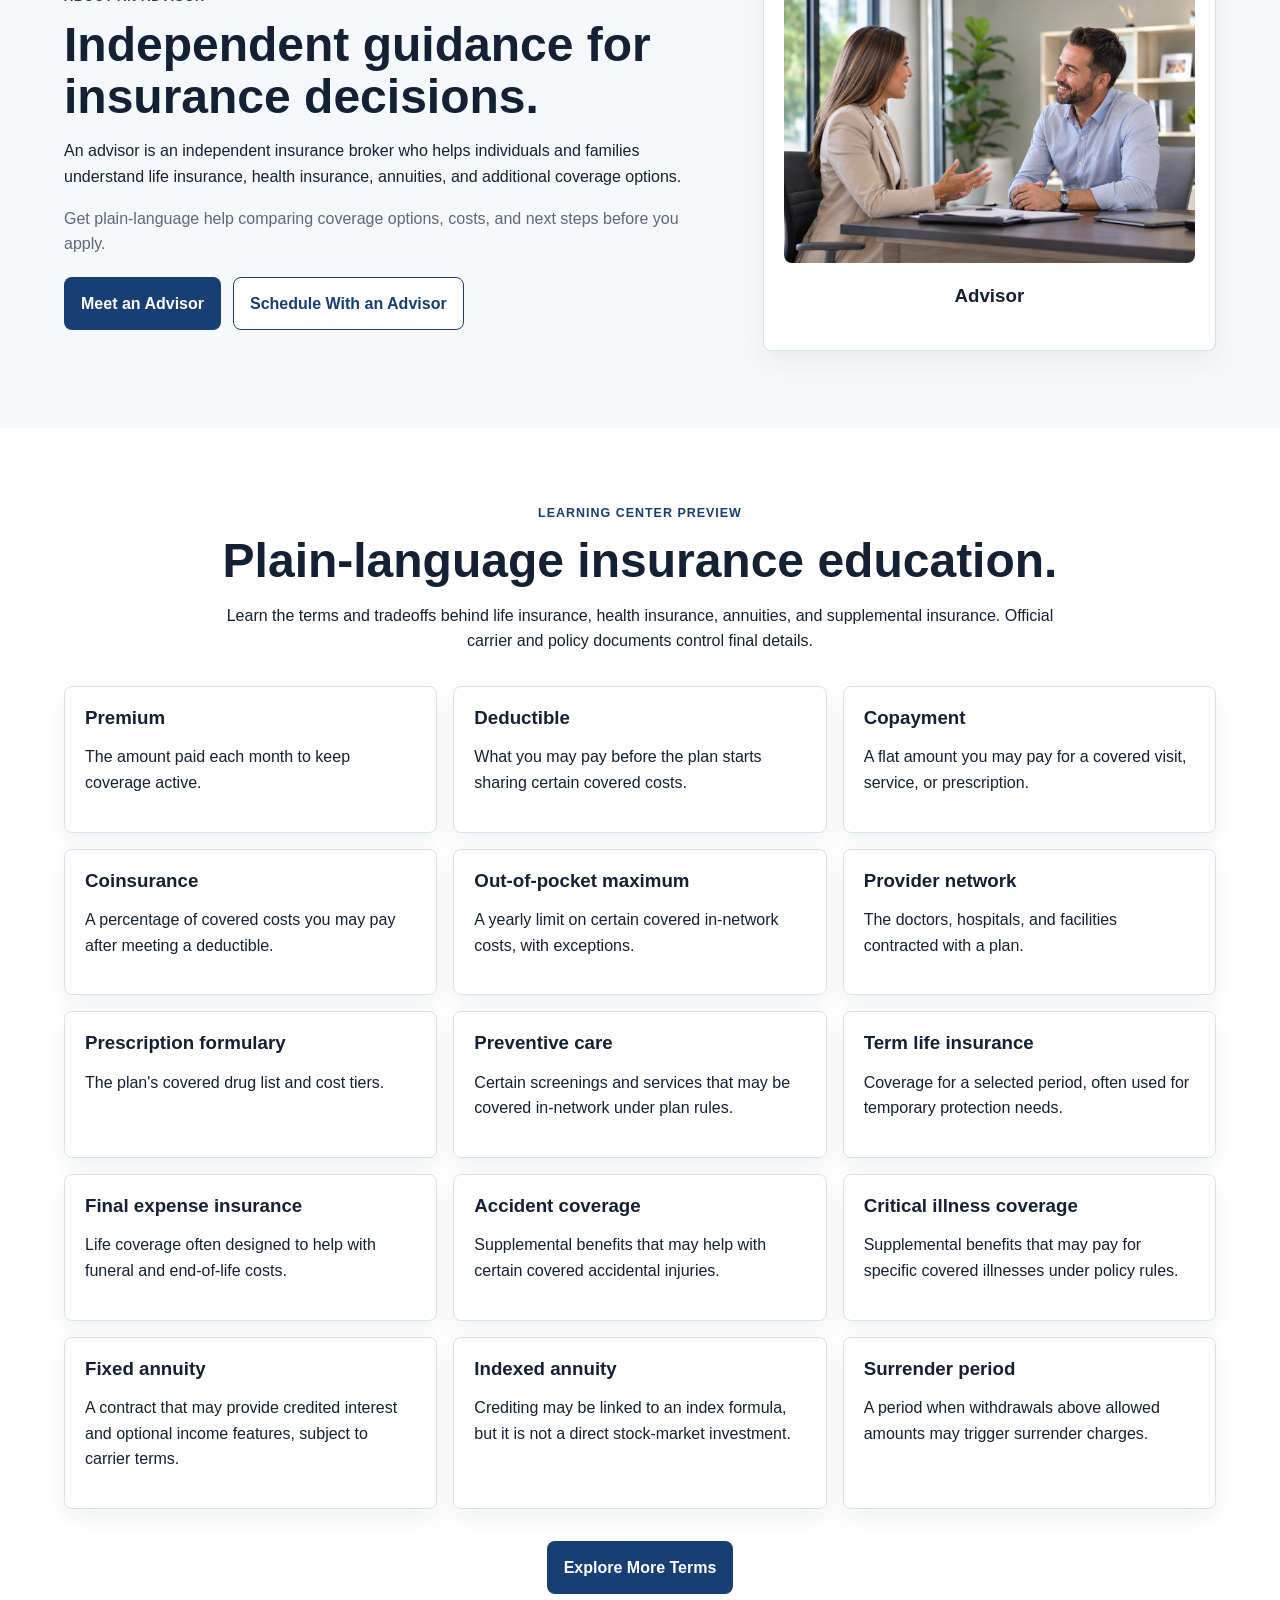
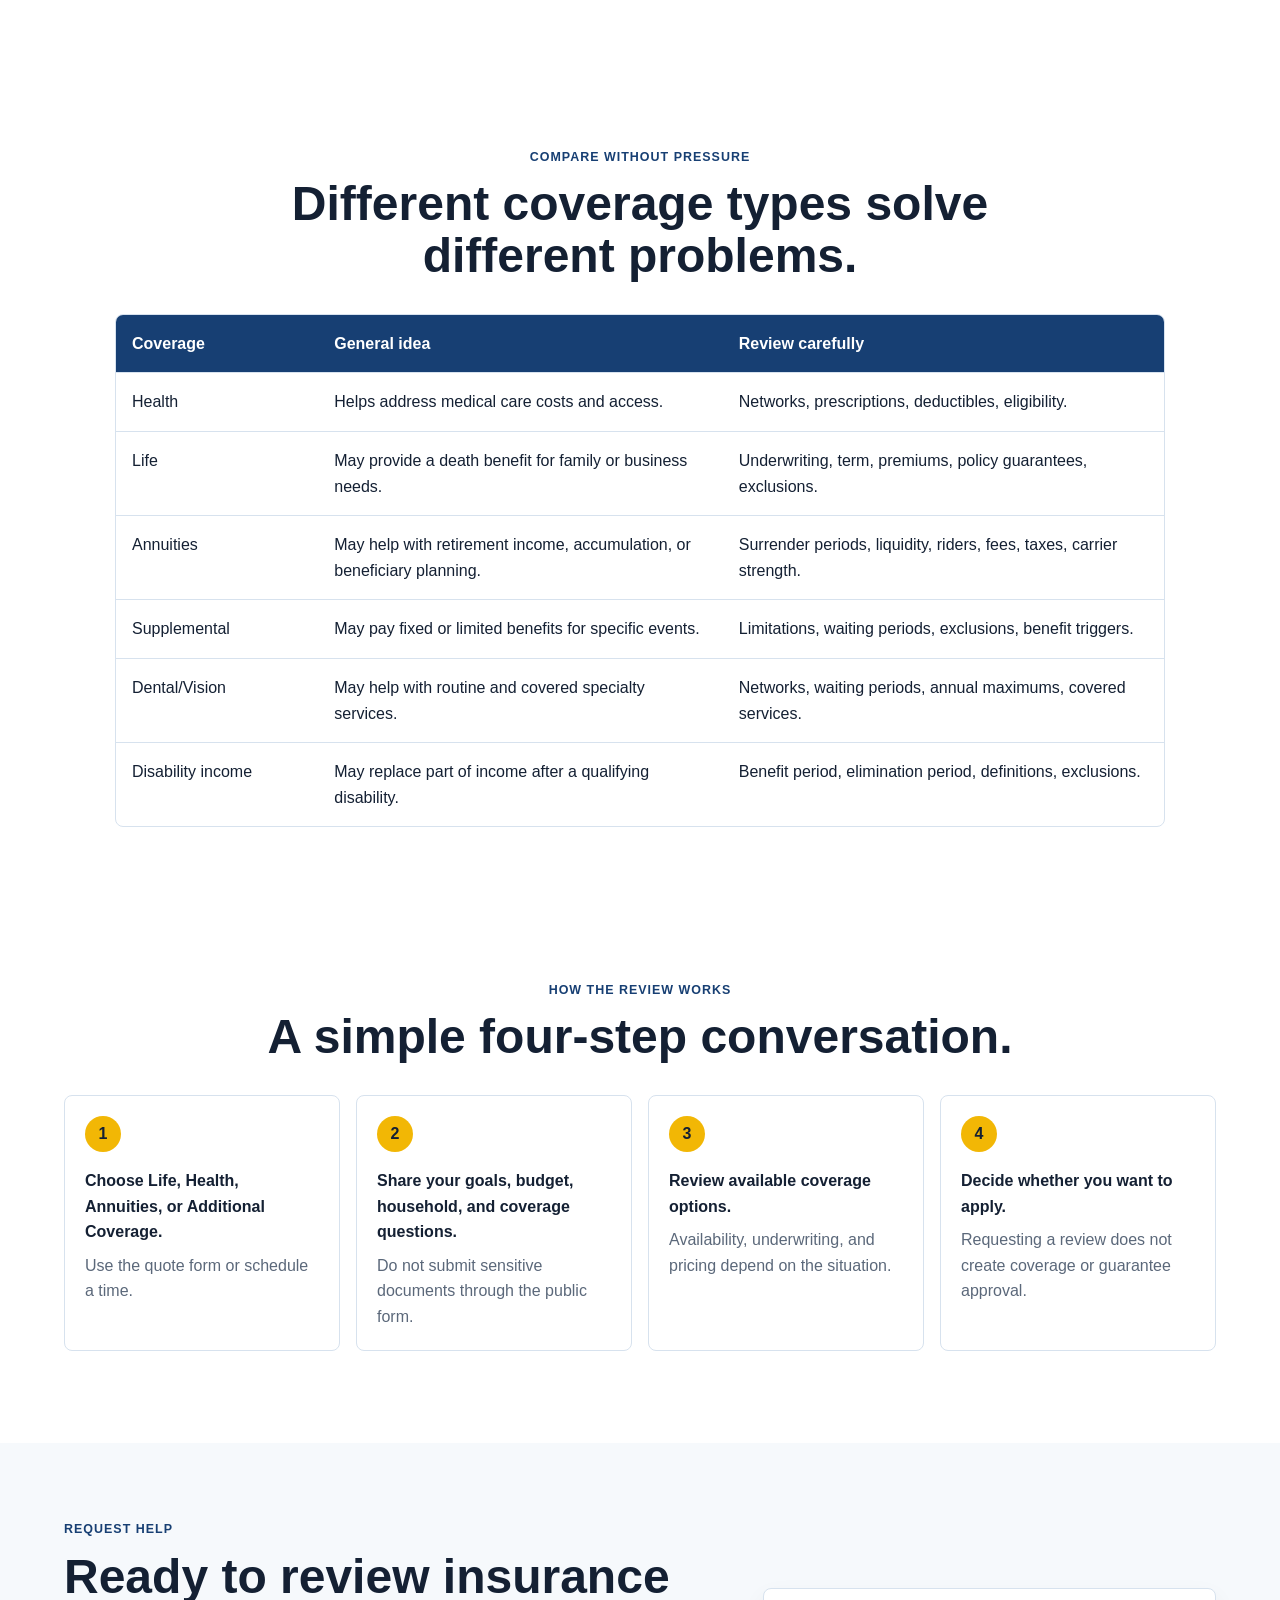
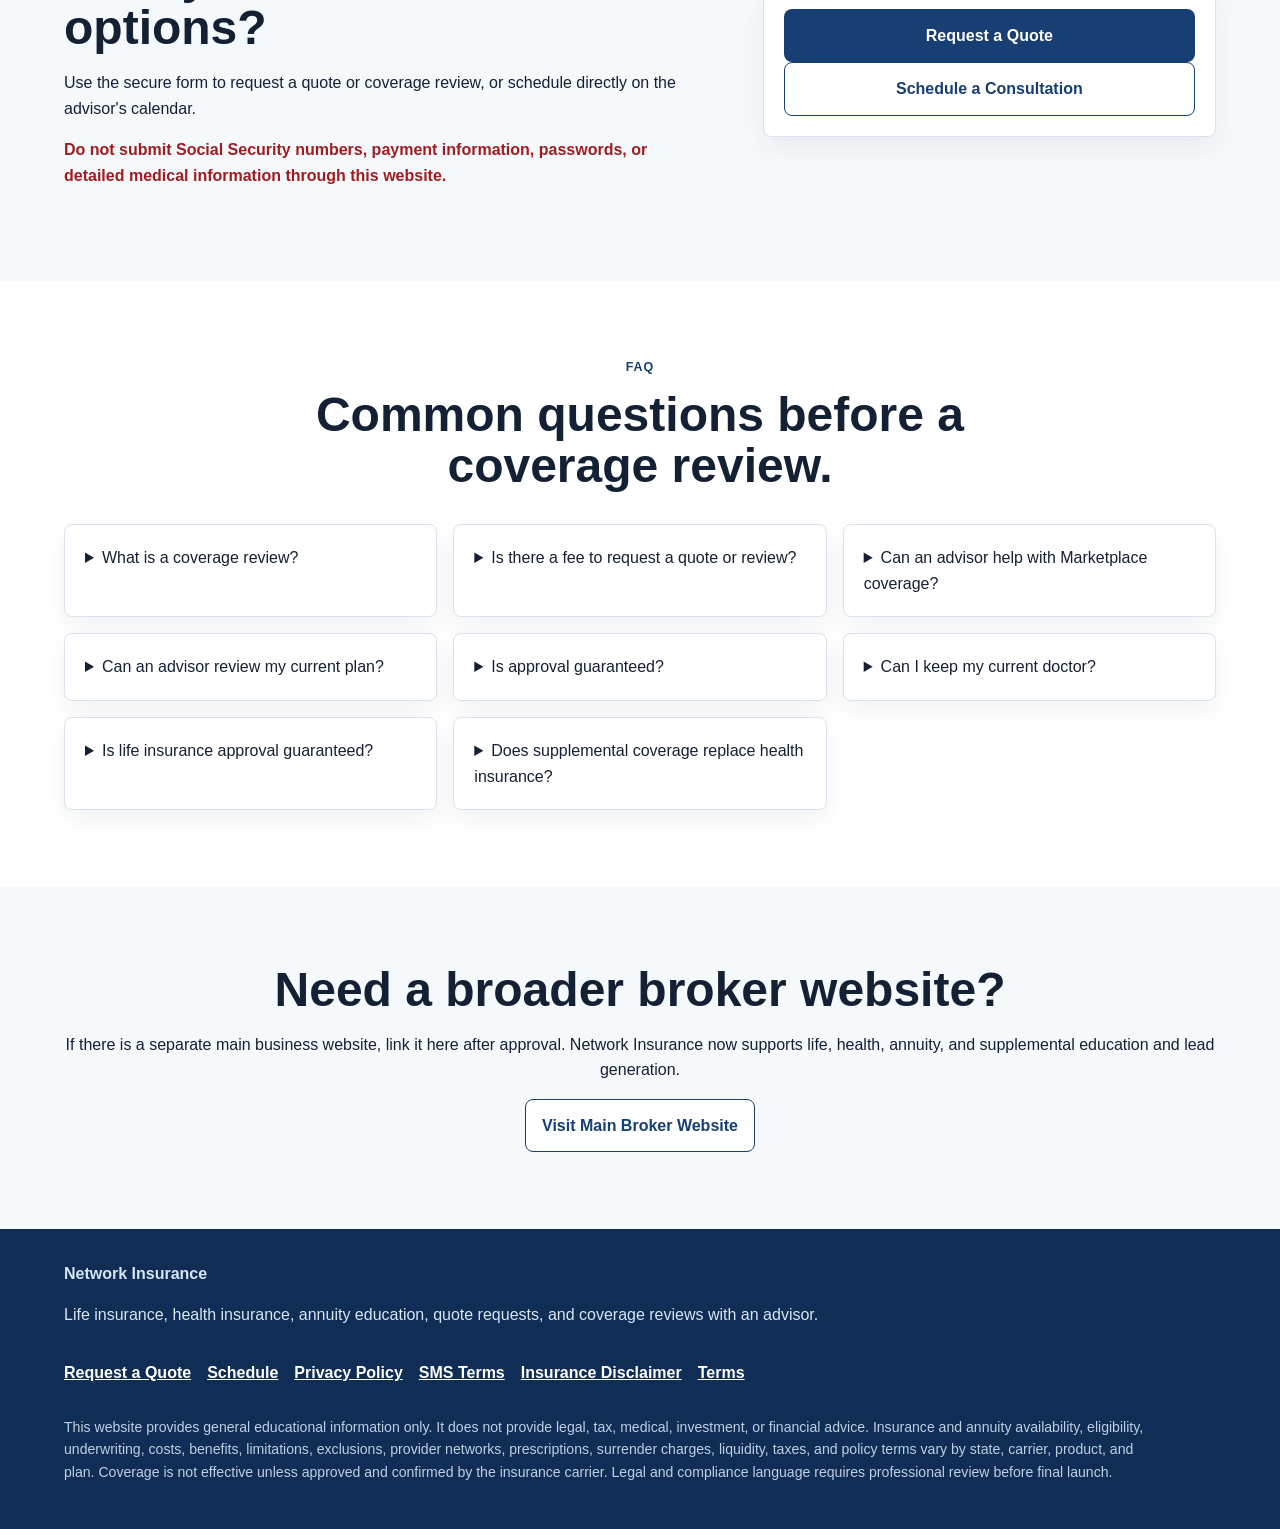
==== commit d08171a2: "Add shared insurance chatbox" ====
--- a/index.html
+++ b/index.html
@@ -31,6 +31,7 @@
     }
   }
   </script>
+  <link rel="stylesheet" href="assets/chatbox/chatbox.css">
 </head>
 <body>
   <a class="skip-link" href="#main">Skip to content</a>
@@ -229,5 +230,7 @@
     <p class="fine-print">This website provides general educational information only. It does not provide legal, tax, medical, investment, or financial advice. Insurance and annuity availability, eligibility, underwriting, costs, benefits, limitations, exclusions, provider networks, prescriptions, surrender charges, liquidity, taxes, and policy terms vary by state, carrier, product, and plan. Coverage is not effective unless approved and confirmed by the insurance carrier. Legal and compliance language requires professional review before final launch.</p>
   </footer>
   <script src="script.js" defer></script>
+  <script src="assets/chatbox/chatbox-config.js"></script>
+  <script src="assets/chatbox/chatbox.js" defer></script>
 </body>
 </html>
--- a/assets/chatbox/chatbox.css
+++ b/assets/chatbox/chatbox.css
@@ -0,0 +1 @@
+.icb{--icb-brand:#173f73;--icb-accent:#f2b705;--icb-ink:#172033;--icb-bg:#fff;position:fixed;z-index:2147483000;right:20px;bottom:20px;font:16px/1.4 Arial,sans-serif;color:var(--icb-ink)}.icb *{box-sizing:border-box}.icb__launcher{display:flex;gap:.55rem;align-items:center;border:0;border-radius:999px;background:var(--icb-brand);color:#fff;padding:.8rem 1rem;font-weight:700;box-shadow:0 8px 28px #0003;cursor:pointer}.icb__launcher span:first-child{display:grid;place-items:center;width:1.5rem;height:1.5rem;border-radius:50%;background:var(--icb-accent);color:#172033}.icb__panel{position:absolute;right:0;bottom:3.8rem;width:min(390px,calc(100vw - 24px));max-height:min(680px,calc(100vh - 100px));overflow:auto;background:var(--icb-bg);border:1px solid #ccd3dc;border-radius:16px;box-shadow:0 18px 55px #0004}.icb__header{position:sticky;top:0;z-index:2;display:flex;justify-content:space-between;align-items:center;padding:1rem;background:var(--icb-brand);color:#fff}.icb__header strong,.icb__header small{display:block}.icb__header small{font-size:.75rem;opacity:.9}.icb__close{border:0;background:transparent;color:#fff;font-size:1.8rem;cursor:pointer}.icb__notice{padding:.7rem 1rem;background:#fff8db;font-size:.78rem;border-bottom:1px solid #eadb98}.icb__messages{display:flex;flex-direction:column;gap:.55rem;min-height:120px;max-height:220px;overflow:auto;padding:1rem}.icb__bubble{max-width:88%;margin:0;padding:.7rem .8rem;border-radius:12px;background:#eef2f6}.icb__bubble--visitor{align-self:flex-end;background:var(--icb-brand);color:#fff}.icb__quick{display:flex;gap:.35rem;overflow:auto;padding:0 1rem .7rem}.icb__quick button{white-space:nowrap;border:1px solid var(--icb-brand);border-radius:999px;background:#fff;color:var(--icb-brand);padding:.4rem .65rem;cursor:pointer}.icb__message-form{display:flex;gap:.4rem;padding:.8rem 1rem;border-top:1px solid #dde2e8}.icb input,.icb select,.icb textarea{width:100%;border:1px solid #9aa8b7;border-radius:6px;padding:.65rem;font:inherit}.icb textarea{min-height:70px;resize:vertical}.icb button[type=submit]{border:0;border-radius:6px;background:var(--icb-brand);color:#fff;padding:.65rem .85rem;font-weight:700;cursor:pointer}.icb__contact{padding:1rem;border-top:1px solid #dde2e8}.icb__contact h3{margin:0 0 .25rem}.icb__contact p{font-size:.85rem}.icb__contact label{display:block;margin:.55rem 0;font-size:.82rem;font-weight:700}.icb__grid{display:grid;grid-template-columns:1fr 1fr;gap:.55rem}.icb__check{display:flex!important;gap:.5rem;align-items:flex-start;font-weight:400!important}.icb__check input{width:auto;margin-top:.2rem}.icb__trap{position:absolute!important;left:-10000px}.icb__legal{font-size:.75rem!important}.icb__status{min-height:1.2em;margin:.25rem 1rem;color:#315b39;font-size:.8rem}.icb__status.is-error{color:#a32020}.icb footer{padding:.65rem 1rem;background:#f3f5f7;font-size:.7rem;color:#526171}.icb__sr{position:absolute;width:1px;height:1px;padding:0;margin:-1px;overflow:hidden;clip:rect(0,0,0,0);white-space:nowrap;border:0}.icb button:focus-visible,.icb input:focus-visible,.icb select:focus-visible,.icb textarea:focus-visible,.icb a:focus-visible{outline:3px solid var(--icb-accent);outline-offset:2px}@media(max-width:520px){.icb{right:12px;bottom:12px}.icb__panel{position:fixed;inset:12px;width:auto;max-height:none}.icb__grid{grid-template-columns:1fr}}@media(prefers-reduced-motion:reduce){.icb *{scroll-behavior:auto!important}}
